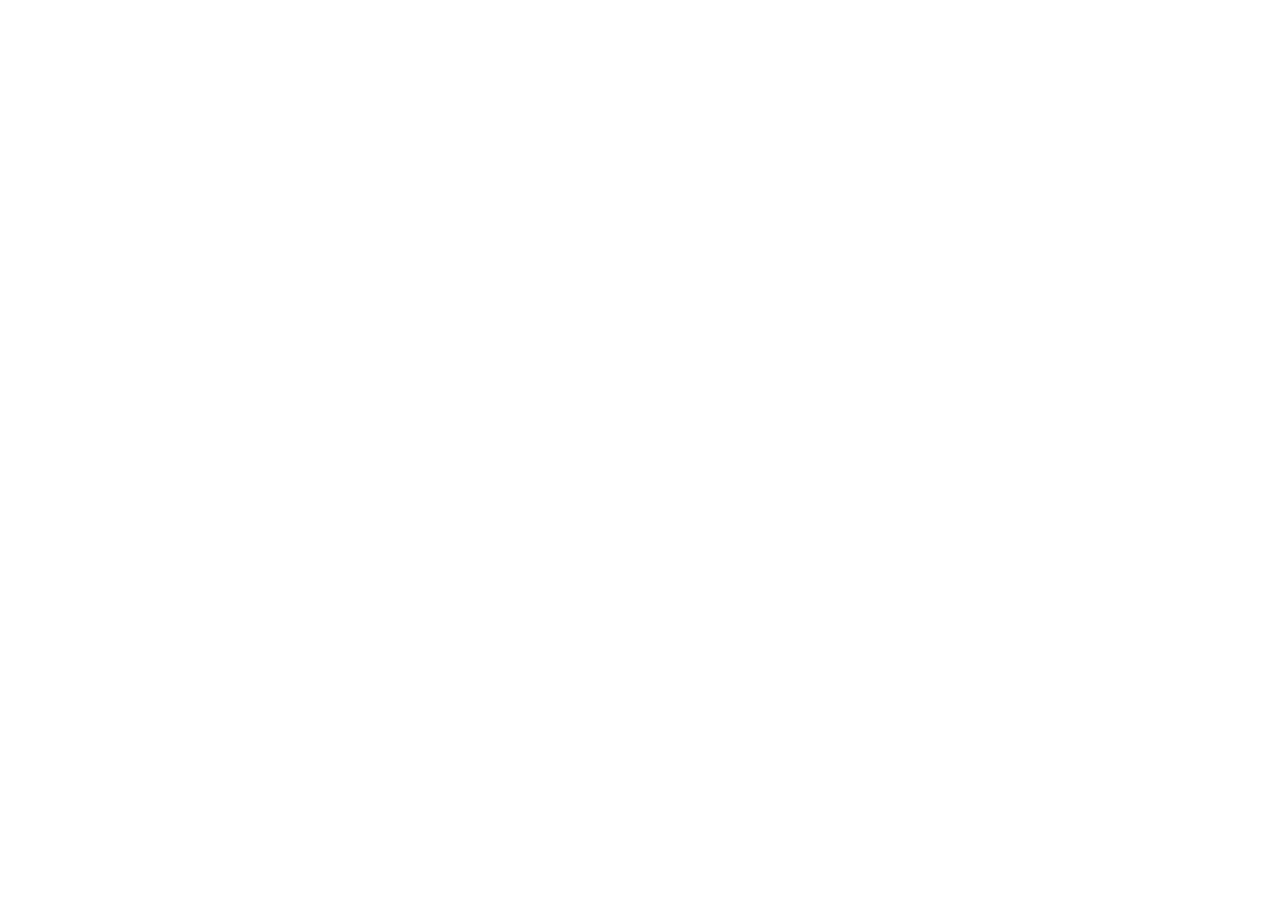
==== about.html @ 41f92591 "Initial folder structure" ====
<!DOCTYPE html>
<html lang="en">
<head>
  <meta charset="UTF-8" />
  <meta name="viewport" content="width=device-width, initial-scale=1.0" />
  <title>Jogan - About</title>
  <link rel="stylesheet" href="assets/css/style.css" />
</head>
<body>

  <script src="assets/js/main.js"></script>
</body>
</html>
---- assets/css/style.css ----
/* Jogan Website - Main Stylesheet */
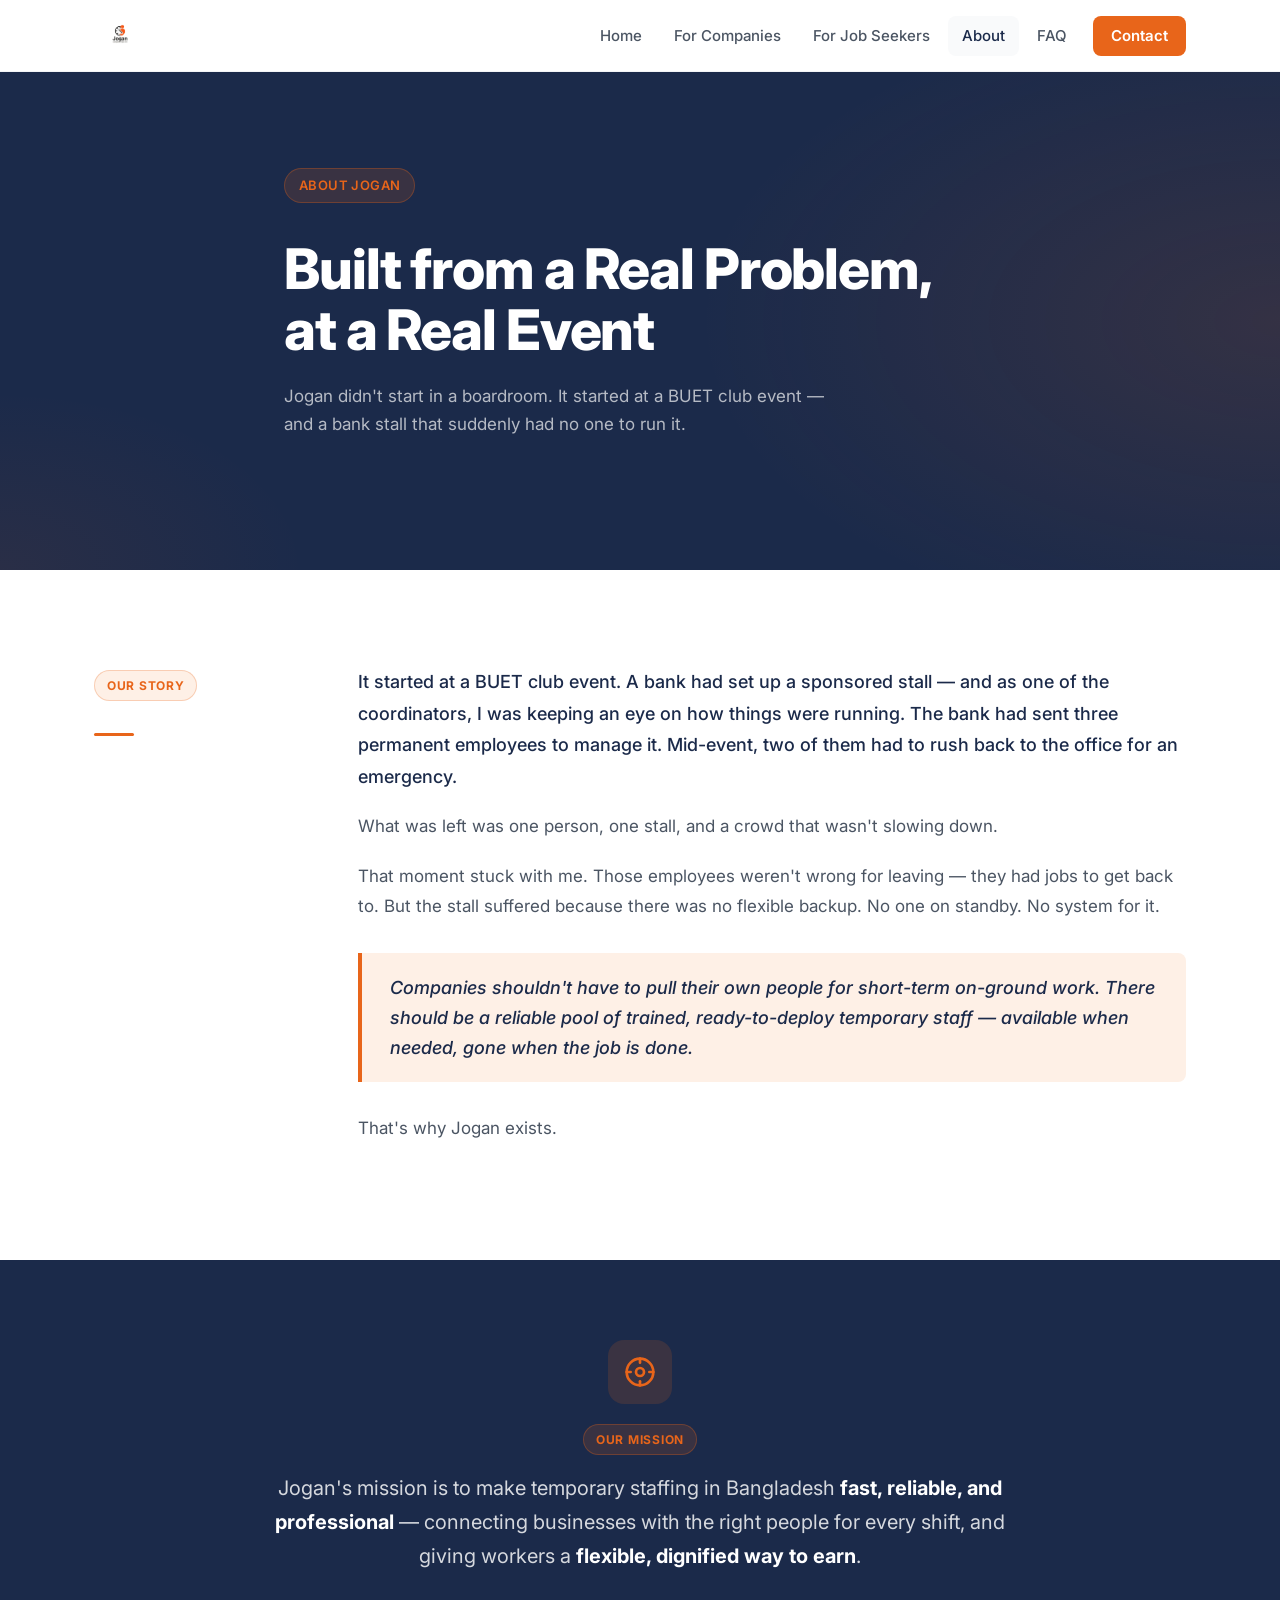
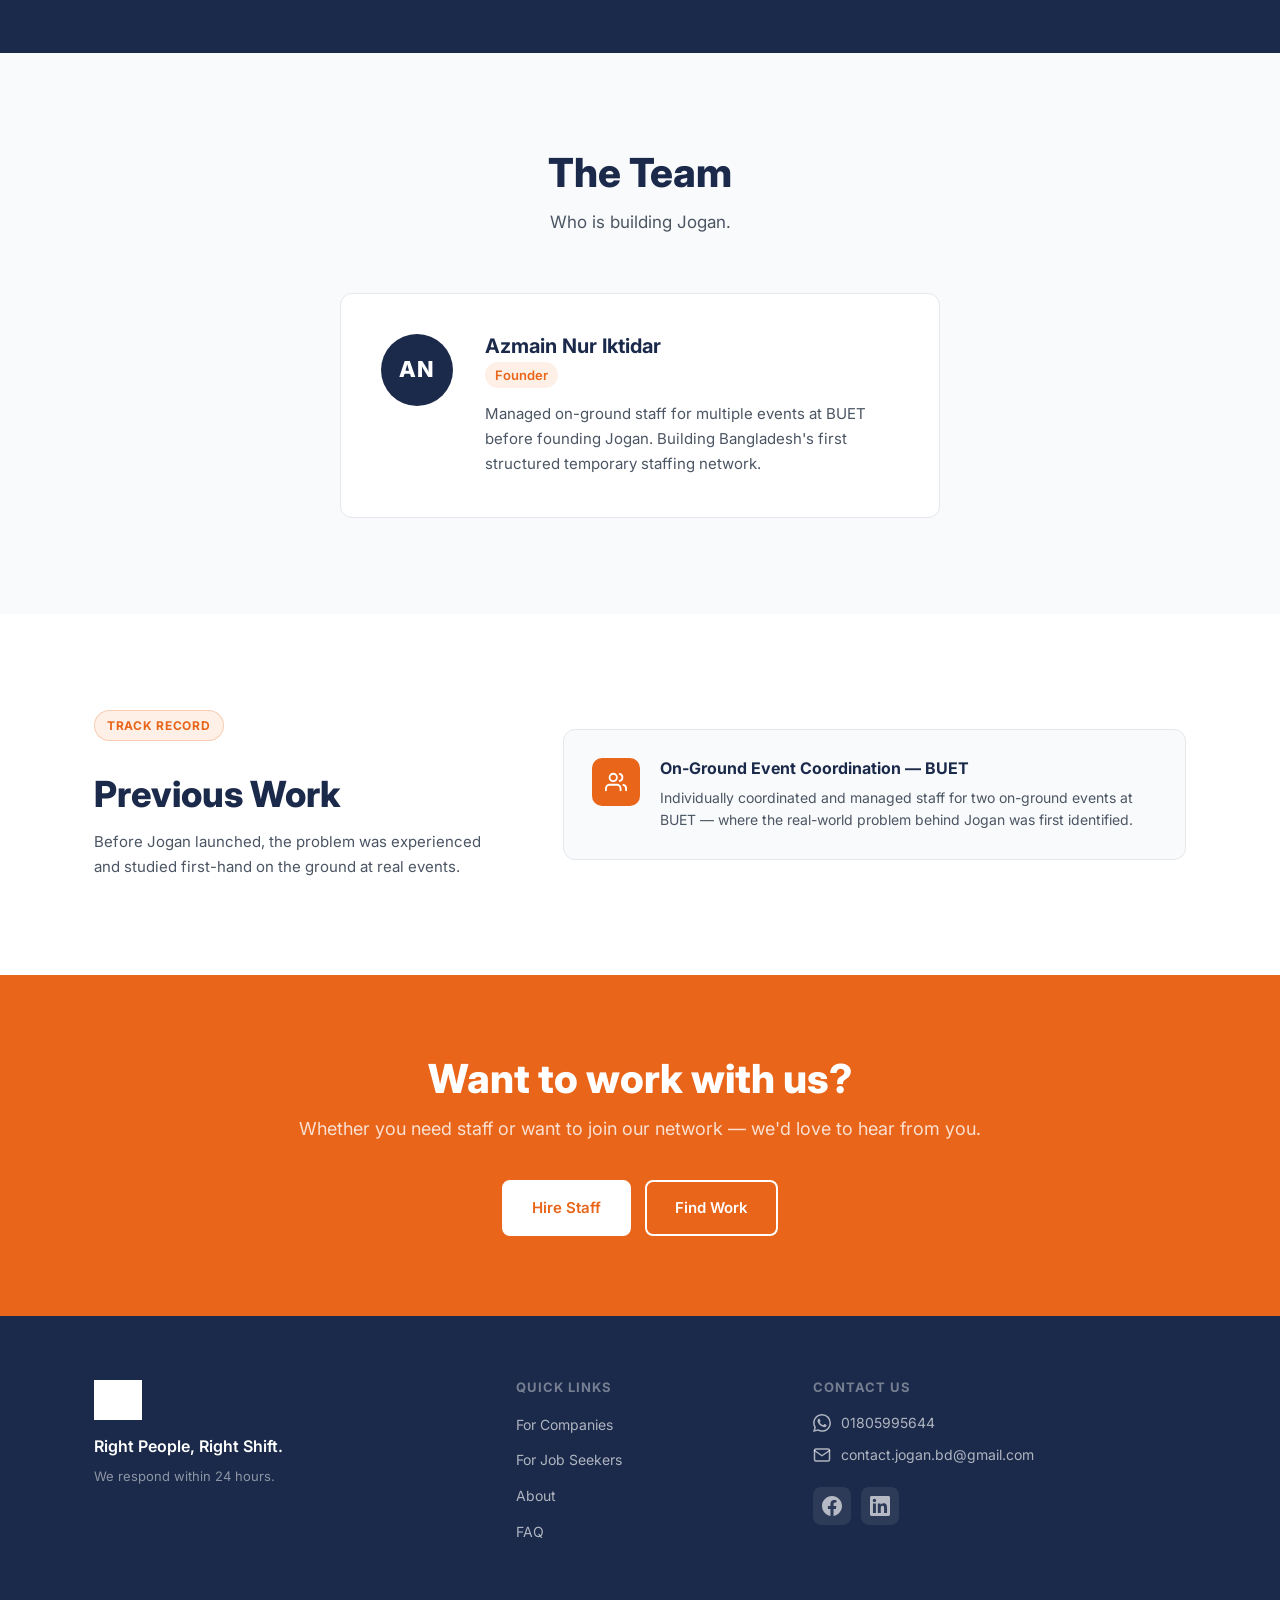
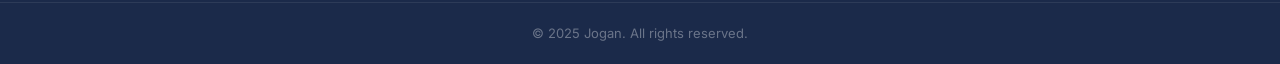
==== commit 54120e66: "Add about page" ====
--- a/about.html
+++ b/about.html
@@ -3,10 +3,194 @@
 <head>
   <meta charset="UTF-8" />
   <meta name="viewport" content="width=device-width, initial-scale=1.0" />
-  <title>Jogan - About</title>
+  <title>About — Jogan</title>
+  <meta name="description" content="How Jogan started and why. Bangladesh's first structured temporary staffing network." />
   <link rel="stylesheet" href="assets/css/style.css" />
+  <link rel="preconnect" href="https://fonts.googleapis.com" />
+  <link rel="preconnect" href="https://fonts.gstatic.com" crossorigin />
+  <link href="https://fonts.googleapis.com/css2?family=Inter:wght@400;500;600;700;800&display=swap" rel="stylesheet" />
 </head>
 <body>
+
+  <!-- NAVBAR -->
+  <header class="navbar" id="navbar">
+    <div class="nav-container">
+      <a href="index.html" class="nav-logo">
+        <img src="assets/images/logo.PNG" alt="Jogan" class="logo-img" />
+      </a>
+      <nav class="nav-links" id="navLinks">
+        <a href="index.html" class="nav-link">Home</a>
+        <a href="companies.html" class="nav-link">For Companies</a>
+        <a href="jobseekers.html" class="nav-link">For Job Seekers</a>
+        <a href="about.html" class="nav-link active">About</a>
+        <a href="faq.html" class="nav-link">FAQ</a>
+        <a href="contact.html" class="nav-link nav-cta">Contact</a>
+      </nav>
+      <button class="hamburger" id="hamburger" aria-label="Toggle menu" aria-expanded="false">
+        <span></span>
+        <span></span>
+        <span></span>
+      </button>
+    </div>
+  </header>
+
+  <main>
+
+    <!-- PAGE HERO -->
+    <section class="page-hero">
+      <div class="page-hero-bg"></div>
+      <div class="page-hero-container">
+        <span class="hero-badge">About Jogan</span>
+        <h1 class="page-hero-headline">Built from a Real Problem,<br />at a Real Event</h1>
+        <p class="page-hero-sub">Jogan didn't start in a boardroom. It started at a BUET club event — and a bank stall that suddenly had no one to run it.</p>
+      </div>
+    </section>
+
+    <!-- OUR STORY -->
+    <section class="story-section" id="our-story">
+      <div class="section-container">
+        <div class="story-inner">
+          <div class="story-label-col">
+            <span class="provide-label">Our Story</span>
+            <div class="story-accent-line"></div>
+          </div>
+          <div class="story-content">
+            <p class="story-para story-para--lead">It started at a BUET club event. A bank had set up a sponsored stall — and as one of the coordinators, I was keeping an eye on how things were running. The bank had sent three permanent employees to manage it. Mid-event, two of them had to rush back to the office for an emergency.</p>
+            <p class="story-para">What was left was one person, one stall, and a crowd that wasn't slowing down.</p>
+            <p class="story-para">That moment stuck with me. Those employees weren't wrong for leaving — they had jobs to get back to. But the stall suffered because there was no flexible backup. No one on standby. No system for it.</p>
+            <blockquote class="story-quote">
+              <p>Companies shouldn't have to pull their own people for short-term on-ground work. There should be a reliable pool of trained, ready-to-deploy temporary staff — available when needed, gone when the job is done.</p>
+            </blockquote>
+            <p class="story-para">That's why Jogan exists.</p>
+          </div>
+        </div>
+      </div>
+    </section>
+
+    <!-- MISSION -->
+    <section class="mission-section" id="mission">
+      <div class="section-container">
+        <div class="mission-inner">
+          <div class="mission-icon">
+            <svg width="32" height="32" viewBox="0 0 24 24" fill="none" stroke="currentColor" stroke-width="2" stroke-linecap="round" stroke-linejoin="round"><circle cx="12" cy="12" r="10"/><circle cx="12" cy="12" r="3"/><line x1="12" y1="2" x2="12" y2="5"/><line x1="12" y1="19" x2="12" y2="22"/><line x1="2" y1="12" x2="5" y2="12"/><line x1="19" y1="12" x2="22" y2="12"/></svg>
+          </div>
+          <span class="provide-label" style="margin-bottom: 16px; display: inline-block;">Our Mission</span>
+          <p class="mission-text">Jogan's mission is to make temporary staffing in Bangladesh <strong>fast, reliable, and professional</strong> — connecting businesses with the right people for every shift, and giving workers a <strong>flexible, dignified way to earn</strong>.</p>
+        </div>
+      </div>
+    </section>
+
+    <!-- TEAM -->
+    <section class="team-section" id="team">
+      <div class="section-container">
+        <div class="section-header">
+          <h2 class="section-title">The Team</h2>
+          <p class="section-subtitle">Who is building Jogan.</p>
+        </div>
+        <div class="team-grid">
+
+          <div class="team-card">
+            <div class="team-avatar">
+              <span class="team-initials">AN</span>
+            </div>
+            <div class="team-info">
+              <h3>Azmain Nur Iktidar</h3>
+              <span class="team-role">Founder</span>
+              <p class="team-bio">Managed on-ground staff for multiple events at BUET before founding Jogan. Building Bangladesh's first structured temporary staffing network.</p>
+            </div>
+          </div>
+
+        </div>
+      </div>
+    </section>
+
+    <!-- PREVIOUS WORK -->
+    <section class="prev-work-section" id="previous-work">
+      <div class="section-container">
+        <div class="prev-work-inner">
+          <div class="prev-work-text">
+            <span class="provide-label">Track Record</span>
+            <h2>Previous Work</h2>
+            <p>Before Jogan launched, the problem was experienced and studied first-hand on the ground at real events.</p>
+          </div>
+          <div class="prev-work-cards">
+            <div class="work-card">
+              <div class="work-card-icon">
+                <svg width="22" height="22" viewBox="0 0 24 24" fill="none" stroke="currentColor" stroke-width="2" stroke-linecap="round" stroke-linejoin="round"><path d="M17 21v-2a4 4 0 0 0-4-4H5a4 4 0 0 0-4 4v2"/><circle cx="9" cy="7" r="4"/><path d="M23 21v-2a4 4 0 0 0-3-3.87"/><path d="M16 3.13a4 4 0 0 1 0 7.75"/></svg>
+              </div>
+              <div class="work-card-body">
+                <strong>On-Ground Event Coordination — BUET</strong>
+                <span>Individually coordinated and managed staff for two on-ground events at BUET — where the real-world problem behind Jogan was first identified.</span>
+              </div>
+            </div>
+          </div>
+        </div>
+      </div>
+    </section>
+
+    <!-- CTA -->
+    <section class="cta-band">
+      <div class="section-container">
+        <div class="cta-content">
+          <h2>Want to work with us?</h2>
+          <p>Whether you need staff or want to join our network — we'd love to hear from you.</p>
+          <div class="cta-actions">
+            <a href="companies.html" class="btn btn-white">Hire Staff</a>
+            <a href="jobseekers.html" class="btn btn-outline-white">Find Work</a>
+          </div>
+        </div>
+      </div>
+    </section>
+
+  </main>
+
+  <!-- FOOTER -->
+  <footer class="footer">
+    <div class="footer-container">
+      <div class="footer-brand">
+        <img src="assets/images/logo.PNG" alt="Jogan" class="footer-logo" />
+        <p class="footer-tagline">Right People, Right Shift.</p>
+        <p class="footer-response">We respond within 24 hours.</p>
+      </div>
+      <div class="footer-links">
+        <h4>Quick Links</h4>
+        <ul>
+          <li><a href="companies.html">For Companies</a></li>
+          <li><a href="jobseekers.html">For Job Seekers</a></li>
+          <li><a href="about.html">About</a></li>
+          <li><a href="faq.html">FAQ</a></li>
+        </ul>
+      </div>
+      <div class="footer-contact">
+        <h4>Contact Us</h4>
+        <ul class="contact-list">
+          <li>
+            <a href="https://wa.me/8801805995644" target="_blank" rel="noopener" class="contact-item">
+              <svg width="18" height="18" viewBox="0 0 24 24" fill="currentColor"><path d="M17.472 14.382c-.297-.149-1.758-.867-2.03-.967-.273-.099-.471-.148-.67.15-.197.297-.767.966-.94 1.164-.173.199-.347.223-.644.075-.297-.15-1.255-.463-2.39-1.475-.883-.788-1.48-1.761-1.653-2.059-.173-.297-.018-.458.13-.606.134-.133.298-.347.446-.52.149-.174.198-.298.298-.497.099-.198.05-.371-.025-.52-.075-.149-.669-1.612-.916-2.207-.242-.579-.487-.5-.669-.51-.173-.008-.371-.01-.57-.01-.198 0-.52.074-.792.372-.272.297-1.04 1.016-1.04 2.479 0 1.462 1.065 2.875 1.213 3.074.149.198 2.096 3.2 5.077 4.487.709.306 1.262.489 1.694.625.712.227 1.36.195 1.871.118.571-.085 1.758-.719 2.006-1.413.248-.694.248-1.289.173-1.413-.074-.124-.272-.198-.57-.347m-5.421 7.403h-.004a9.87 9.87 0 01-5.031-1.378l-.361-.214-3.741.982.998-3.648-.235-.374a9.86 9.86 0 01-1.51-5.26c.001-5.45 4.436-9.884 9.888-9.884 2.64 0 5.122 1.03 6.988 2.898a9.825 9.825 0 012.893 6.994c-.003 5.45-4.437 9.884-9.885 9.884m8.413-18.297A11.815 11.815 0 0012.05 0C5.495 0 .16 5.335.157 11.892c0 2.096.547 4.142 1.588 5.945L.057 24l6.305-1.654a11.882 11.882 0 005.683 1.448h.005c6.554 0 11.89-5.335 11.893-11.893a11.821 11.821 0 00-3.48-8.413z"/></svg>
+              01805995644
+            </a>
+          </li>
+          <li>
+            <a href="mailto:contact.jogan.bd@gmail.com" class="contact-item">
+              <svg width="18" height="18" viewBox="0 0 24 24" fill="none" stroke="currentColor" stroke-width="2" stroke-linecap="round" stroke-linejoin="round"><path d="M4 4h16c1.1 0 2 .9 2 2v12c0 1.1-.9 2-2 2H4c-1.1 0-2-.9-2-2V6c0-1.1.9-2 2-2z"/><polyline points="22,6 12,13 2,6"/></svg>
+              contact.jogan.bd@gmail.com
+            </a>
+          </li>
+        </ul>
+        <div class="social-links">
+          <a href="#" target="_blank" rel="noopener" class="social-link" aria-label="Facebook">
+            <svg width="20" height="20" viewBox="0 0 24 24" fill="currentColor"><path d="M24 12.073c0-6.627-5.373-12-12-12s-12 5.373-12 12c0 5.99 4.388 10.954 10.125 11.854v-8.385H7.078v-3.47h3.047V9.43c0-3.007 1.792-4.669 4.533-4.669 1.312 0 2.686.235 2.686.235v2.953H15.83c-1.491 0-1.956.925-1.956 1.874v2.25h3.328l-.532 3.47h-2.796v8.385C19.612 23.027 24 18.062 24 12.073z"/></svg>
+          </a>
+          <a href="#" target="_blank" rel="noopener" class="social-link" aria-label="LinkedIn">
+            <svg width="20" height="20" viewBox="0 0 24 24" fill="currentColor"><path d="M20.447 20.452h-3.554v-5.569c0-1.328-.027-3.037-1.852-3.037-1.853 0-2.136 1.445-2.136 2.939v5.667H9.351V9h3.414v1.561h.046c.477-.9 1.637-1.85 3.37-1.85 3.601 0 4.267 2.37 4.267 5.455v6.286zM5.337 7.433a2.062 2.062 0 01-2.063-2.065 2.064 2.064 0 112.063 2.065zm1.782 13.019H3.555V9h3.564v11.452zM22.225 0H1.771C.792 0 0 .774 0 1.729v20.542C0 23.227.792 24 1.771 24h20.451C23.2 24 24 23.227 24 22.271V1.729C24 .774 23.2 0 22.222 0h.003z"/></svg>
+          </a>
+        </div>
+      </div>
+    </div>
+    <div class="footer-bottom">
+      <p>&copy; 2025 Jogan. All rights reserved.</p>
+    </div>
+  </footer>
 
   <script src="assets/js/main.js"></script>
 </body>
--- a/assets/css/style.css
+++ b/assets/css/style.css
@@ -1 +1,1647 @@
-/* Jogan Website - Main Stylesheet */
+/* Jogan Website — Main Stylesheet */
+
+/* ─── Reset & Base ─── */
+*, *::before, *::after {
+  box-sizing: border-box;
+  margin: 0;
+  padding: 0;
+}
+
+:root {
+  --primary: #E8651A;
+  --primary-dark: #c9540e;
+  --primary-light: #fef0e6;
+  --secondary: #1B2A4A;
+  --secondary-light: #243660;
+  --white: #ffffff;
+  --gray-50: #f9fafb;
+  --gray-100: #f3f4f6;
+  --gray-200: #e5e7eb;
+  --gray-400: #9ca3af;
+  --gray-600: #4b5563;
+  --gray-800: #1f2937;
+  --text: #1B2A4A;
+  --font: 'Inter', -apple-system, BlinkMacSystemFont, 'Segoe UI', sans-serif;
+  --nav-height: 72px;
+  --radius: 12px;
+  --radius-sm: 8px;
+  --shadow: 0 4px 24px rgba(27, 42, 74, 0.08);
+  --shadow-md: 0 8px 40px rgba(27, 42, 74, 0.12);
+  --transition: 0.2s ease;
+}
+
+html {
+  scroll-behavior: smooth;
+}
+
+body {
+  font-family: var(--font);
+  color: var(--text);
+  background: var(--white);
+  line-height: 1.6;
+  -webkit-font-smoothing: antialiased;
+}
+
+img {
+  max-width: 100%;
+  display: block;
+}
+
+a {
+  text-decoration: none;
+  color: inherit;
+}
+
+ul, ol {
+  list-style: none;
+}
+
+/* ─── Typography ─── */
+h1, h2, h3, h4 {
+  line-height: 1.2;
+  font-weight: 700;
+  color: var(--secondary);
+}
+
+/* ─── Buttons ─── */
+.btn {
+  display: inline-flex;
+  align-items: center;
+  justify-content: center;
+  gap: 8px;
+  padding: 14px 28px;
+  border-radius: var(--radius-sm);
+  font-family: var(--font);
+  font-size: 15px;
+  font-weight: 600;
+  cursor: pointer;
+  border: 2px solid transparent;
+  transition: background var(--transition), color var(--transition), border-color var(--transition), transform var(--transition), box-shadow var(--transition);
+  white-space: nowrap;
+}
+
+.btn:hover {
+  transform: translateY(-1px);
+}
+
+.btn-primary {
+  background: var(--primary);
+  color: var(--white);
+  border-color: var(--primary);
+}
+
+.btn-primary:hover {
+  background: var(--primary-dark);
+  border-color: var(--primary-dark);
+  box-shadow: 0 6px 20px rgba(232, 101, 26, 0.35);
+}
+
+.btn-outline {
+  background: transparent;
+  color: var(--secondary);
+  border-color: var(--secondary);
+}
+
+.btn-outline:hover {
+  background: var(--secondary);
+  color: var(--white);
+}
+
+.btn-white {
+  background: var(--white);
+  color: var(--primary);
+  border-color: var(--white);
+}
+
+.btn-white:hover {
+  background: var(--primary-light);
+  box-shadow: 0 6px 20px rgba(0,0,0,0.12);
+}
+
+.btn-outline-white {
+  background: transparent;
+  color: var(--white);
+  border-color: var(--white);
+}
+
+.btn-outline-white:hover {
+  background: rgba(255,255,255,0.15);
+}
+
+.btn-sm {
+  padding: 10px 22px;
+  font-size: 14px;
+}
+
+/* ─── Layout Utilities ─── */
+.section-container {
+  max-width: 1140px;
+  margin: 0 auto;
+  padding: 0 24px;
+}
+
+.section-header {
+  text-align: center;
+  margin-bottom: 56px;
+}
+
+.section-title {
+  font-size: clamp(28px, 4vw, 40px);
+  font-weight: 800;
+  color: var(--secondary);
+  margin-bottom: 12px;
+}
+
+.section-subtitle {
+  font-size: 17px;
+  color: var(--gray-600);
+  max-width: 520px;
+  margin: 0 auto;
+}
+
+/* ─── Navbar ─── */
+.navbar {
+  position: sticky;
+  top: 0;
+  z-index: 1000;
+  background: var(--white);
+  border-bottom: 1px solid var(--gray-100);
+  height: var(--nav-height);
+  display: flex;
+  align-items: center;
+  transition: box-shadow var(--transition);
+}
+
+.navbar.scrolled {
+  box-shadow: 0 2px 20px rgba(27, 42, 74, 0.10);
+}
+
+.nav-container {
+  max-width: 1140px;
+  width: 100%;
+  margin: 0 auto;
+  padding: 0 24px;
+  display: flex;
+  align-items: center;
+  justify-content: space-between;
+  gap: 32px;
+}
+
+.nav-logo {
+  flex-shrink: 0;
+}
+
+.logo-img {
+  height: 44px;
+  width: auto;
+  object-fit: contain;
+}
+
+.nav-links {
+  display: flex;
+  align-items: center;
+  gap: 4px;
+}
+
+.nav-link {
+  padding: 8px 14px;
+  border-radius: var(--radius-sm);
+  font-size: 15px;
+  font-weight: 500;
+  color: var(--gray-600);
+  transition: color var(--transition), background var(--transition);
+}
+
+.nav-link:hover,
+.nav-link.active {
+  color: var(--secondary);
+  background: var(--gray-50);
+}
+
+.nav-link.nav-cta {
+  background: var(--primary);
+  color: var(--white);
+  padding: 8px 18px;
+  margin-left: 8px;
+  font-weight: 600;
+}
+
+.nav-link.nav-cta:hover {
+  background: var(--primary-dark);
+}
+
+.hamburger {
+  display: none;
+  flex-direction: column;
+  justify-content: center;
+  gap: 5px;
+  width: 40px;
+  height: 40px;
+  background: none;
+  border: none;
+  cursor: pointer;
+  padding: 6px;
+  border-radius: var(--radius-sm);
+  flex-shrink: 0;
+}
+
+.hamburger span {
+  display: block;
+  width: 22px;
+  height: 2px;
+  background: var(--secondary);
+  border-radius: 2px;
+  transition: transform 0.3s ease, opacity 0.3s ease;
+}
+
+.hamburger.open span:nth-child(1) {
+  transform: translateY(7px) rotate(45deg);
+}
+
+.hamburger.open span:nth-child(2) {
+  opacity: 0;
+}
+
+.hamburger.open span:nth-child(3) {
+  transform: translateY(-7px) rotate(-45deg);
+}
+
+/* ─── Hero ─── */
+.hero {
+  position: relative;
+  background: var(--secondary);
+  overflow: hidden;
+  min-height: calc(100vh - var(--nav-height));
+  display: flex;
+  align-items: center;
+}
+
+.hero-bg-shape {
+  position: absolute;
+  inset: 0;
+  background:
+    radial-gradient(ellipse 60% 80% at 80% 50%, rgba(232, 101, 26, 0.15) 0%, transparent 70%),
+    radial-gradient(ellipse 40% 60% at 10% 80%, rgba(232, 101, 26, 0.08) 0%, transparent 60%);
+  pointer-events: none;
+}
+
+.hero-container {
+  max-width: 1140px;
+  margin: 0 auto;
+  padding: 80px 24px;
+  display: grid;
+  grid-template-columns: 1fr 1fr;
+  gap: 64px;
+  align-items: center;
+  width: 100%;
+  position: relative;
+  z-index: 1;
+}
+
+.hero-badge {
+  display: inline-block;
+  background: rgba(232, 101, 26, 0.15);
+  color: var(--primary);
+  border: 1px solid rgba(232, 101, 26, 0.3);
+  padding: 6px 14px;
+  border-radius: 100px;
+  font-size: 13px;
+  font-weight: 600;
+  letter-spacing: 0.03em;
+  text-transform: uppercase;
+  margin-bottom: 20px;
+}
+
+.hero-headline {
+  font-size: clamp(40px, 6vw, 68px);
+  font-weight: 800;
+  color: var(--white);
+  line-height: 1.1;
+  margin-bottom: 20px;
+  letter-spacing: -0.02em;
+}
+
+.hero-subheadline {
+  font-size: 18px;
+  color: rgba(255,255,255,0.72);
+  line-height: 1.65;
+  margin-bottom: 36px;
+  max-width: 480px;
+}
+
+.hero-actions {
+  display: flex;
+  gap: 14px;
+  flex-wrap: wrap;
+}
+
+.hero-actions .btn-outline {
+  color: var(--white);
+  border-color: rgba(255,255,255,0.4);
+}
+
+.hero-actions .btn-outline:hover {
+  background: rgba(255,255,255,0.1);
+  border-color: var(--white);
+}
+
+.hero-visual {
+  display: flex;
+  justify-content: flex-end;
+}
+
+.hero-stats {
+  display: flex;
+  flex-direction: column;
+  gap: 16px;
+  width: 100%;
+  max-width: 340px;
+}
+
+.stat-card {
+  background: rgba(255,255,255,0.06);
+  border: 1px solid rgba(255,255,255,0.1);
+  border-radius: var(--radius);
+  padding: 24px 28px;
+  display: flex;
+  align-items: center;
+  gap: 20px;
+  backdrop-filter: blur(10px);
+  transition: background var(--transition), transform var(--transition);
+}
+
+.stat-card:hover {
+  background: rgba(255,255,255,0.1);
+  transform: translateX(-4px);
+}
+
+.stat-number {
+  font-size: 36px;
+  font-weight: 800;
+  color: var(--primary);
+  line-height: 1;
+  min-width: 64px;
+}
+
+.stat-label {
+  font-size: 14px;
+  color: rgba(255,255,255,0.65);
+  font-weight: 500;
+}
+
+/* ─── How It Works ─── */
+.how-it-works {
+  padding: 96px 0;
+  background: var(--white);
+}
+
+.how-columns {
+  display: grid;
+  grid-template-columns: 1fr auto 1fr;
+  gap: 48px;
+  align-items: start;
+}
+
+.how-divider {
+  width: 1px;
+  background: var(--gray-200);
+  align-self: stretch;
+  margin-top: 0;
+}
+
+.how-column-header {
+  display: flex;
+  align-items: center;
+  gap: 14px;
+  margin-bottom: 32px;
+}
+
+.how-column-header h3 {
+  font-size: 22px;
+  font-weight: 700;
+  color: var(--secondary);
+}
+
+.how-icon {
+  width: 52px;
+  height: 52px;
+  border-radius: 12px;
+  display: flex;
+  align-items: center;
+  justify-content: center;
+  flex-shrink: 0;
+}
+
+.company-icon {
+  background: rgba(232, 101, 26, 0.1);
+  color: var(--primary);
+}
+
+.worker-icon {
+  background: rgba(27, 42, 74, 0.08);
+  color: var(--secondary);
+}
+
+.how-steps {
+  display: flex;
+  flex-direction: column;
+  gap: 0;
+  margin-bottom: 32px;
+}
+
+.how-step {
+  display: flex;
+  gap: 16px;
+  padding: 20px 0;
+  border-bottom: 1px solid var(--gray-100);
+}
+
+.how-step:first-child {
+  border-top: 1px solid var(--gray-100);
+}
+
+.step-number {
+  width: 32px;
+  height: 32px;
+  border-radius: 50%;
+  background: var(--primary);
+  color: var(--white);
+  font-size: 14px;
+  font-weight: 700;
+  display: flex;
+  align-items: center;
+  justify-content: center;
+  flex-shrink: 0;
+  margin-top: 2px;
+}
+
+.how-column:last-child .step-number {
+  background: var(--secondary);
+}
+
+.step-content {
+  display: flex;
+  flex-direction: column;
+  gap: 4px;
+}
+
+.step-content strong {
+  font-size: 15px;
+  font-weight: 600;
+  color: var(--secondary);
+}
+
+.step-content span {
+  font-size: 14px;
+  color: var(--gray-600);
+  line-height: 1.5;
+}
+
+/* ─── Why Choose Jogan ─── */
+.why-jogan {
+  padding: 96px 0;
+  background: var(--gray-50);
+}
+
+.why-grid {
+  display: grid;
+  grid-template-columns: repeat(4, 1fr);
+  gap: 24px;
+}
+
+.why-card {
+  background: var(--white);
+  border: 1px solid var(--gray-200);
+  border-radius: var(--radius);
+  padding: 32px 28px;
+  transition: box-shadow var(--transition), transform var(--transition), border-color var(--transition);
+}
+
+.why-card:hover {
+  box-shadow: var(--shadow-md);
+  transform: translateY(-4px);
+  border-color: var(--primary);
+}
+
+.why-card-icon {
+  width: 56px;
+  height: 56px;
+  background: var(--primary-light);
+  border-radius: 12px;
+  display: flex;
+  align-items: center;
+  justify-content: center;
+  color: var(--primary);
+  margin-bottom: 20px;
+}
+
+.why-card h4 {
+  font-size: 17px;
+  font-weight: 700;
+  color: var(--secondary);
+  margin-bottom: 10px;
+}
+
+.why-card p {
+  font-size: 14px;
+  color: var(--gray-600);
+  line-height: 1.6;
+}
+
+/* ─── CTA Band ─── */
+.cta-band {
+  padding: 80px 0;
+  background: var(--primary);
+}
+
+.cta-content {
+  text-align: center;
+}
+
+.cta-content h2 {
+  font-size: clamp(28px, 4vw, 40px);
+  font-weight: 800;
+  color: var(--white);
+  margin-bottom: 12px;
+}
+
+.cta-content p {
+  font-size: 18px;
+  color: rgba(255,255,255,0.8);
+  margin-bottom: 36px;
+}
+
+.cta-actions {
+  display: flex;
+  gap: 14px;
+  justify-content: center;
+  flex-wrap: wrap;
+}
+
+/* ─── Footer ─── */
+.footer {
+  background: var(--secondary);
+  color: rgba(255,255,255,0.7);
+  padding: 64px 0 0;
+}
+
+.footer-container {
+  max-width: 1140px;
+  margin: 0 auto;
+  padding: 0 24px 48px;
+  display: grid;
+  grid-template-columns: 1.5fr 1fr 1.5fr;
+  gap: 48px;
+}
+
+.footer-logo {
+  height: 40px;
+  width: auto;
+  object-fit: contain;
+  margin-bottom: 14px;
+  filter: brightness(0) invert(1);
+}
+
+.footer-tagline {
+  font-size: 16px;
+  font-weight: 600;
+  color: var(--white);
+  margin-bottom: 6px;
+}
+
+.footer-response {
+  font-size: 13px;
+  color: rgba(255,255,255,0.5);
+}
+
+.footer-links h4,
+.footer-contact h4 {
+  font-size: 13px;
+  font-weight: 700;
+  color: rgba(255,255,255,0.4);
+  text-transform: uppercase;
+  letter-spacing: 0.08em;
+  margin-bottom: 16px;
+}
+
+.footer-links ul li {
+  margin-bottom: 10px;
+}
+
+.footer-links ul li a {
+  font-size: 14px;
+  color: rgba(255,255,255,0.65);
+  transition: color var(--transition);
+}
+
+.footer-links ul li a:hover {
+  color: var(--primary);
+}
+
+.contact-list {
+  display: flex;
+  flex-direction: column;
+  gap: 10px;
+  margin-bottom: 20px;
+}
+
+.contact-item {
+  display: flex;
+  align-items: center;
+  gap: 10px;
+  font-size: 14px;
+  color: rgba(255,255,255,0.65);
+  transition: color var(--transition);
+}
+
+.contact-item:hover {
+  color: var(--primary);
+}
+
+.social-links {
+  display: flex;
+  gap: 10px;
+}
+
+.social-link {
+  width: 38px;
+  height: 38px;
+  border-radius: var(--radius-sm);
+  background: rgba(255,255,255,0.08);
+  display: flex;
+  align-items: center;
+  justify-content: center;
+  color: rgba(255,255,255,0.65);
+  transition: background var(--transition), color var(--transition);
+}
+
+.social-link:hover {
+  background: var(--primary);
+  color: var(--white);
+}
+
+.footer-bottom {
+  border-top: 1px solid rgba(255,255,255,0.08);
+  padding: 20px 24px;
+  text-align: center;
+}
+
+.footer-bottom p {
+  font-size: 13px;
+  color: rgba(255,255,255,0.35);
+  max-width: 1140px;
+  margin: 0 auto;
+}
+
+/* ─── Responsive ─── */
+@media (max-width: 1024px) {
+  .why-grid {
+    grid-template-columns: repeat(2, 1fr);
+  }
+
+  .hero-container {
+    grid-template-columns: 1fr;
+    gap: 48px;
+    padding: 64px 24px;
+  }
+
+  .hero-visual {
+    justify-content: center;
+  }
+
+  .hero-stats {
+    flex-direction: row;
+    max-width: 100%;
+  }
+
+  .stat-card {
+    flex: 1;
+    flex-direction: column;
+    gap: 8px;
+    text-align: center;
+    padding: 20px 16px;
+  }
+
+  .stat-number {
+    min-width: unset;
+  }
+
+  .hero-subheadline {
+    max-width: 100%;
+  }
+}
+
+@media (max-width: 768px) {
+  :root {
+    --nav-height: 64px;
+  }
+
+  .hamburger {
+    display: flex;
+  }
+
+  .nav-links {
+    position: fixed;
+    top: var(--nav-height);
+    left: 0;
+    right: 0;
+    background: var(--white);
+    border-bottom: 1px solid var(--gray-200);
+    flex-direction: column;
+    align-items: stretch;
+    padding: 16px 24px 24px;
+    gap: 4px;
+    transform: translateY(-100%);
+    opacity: 0;
+    pointer-events: none;
+    transition: transform 0.3s ease, opacity 0.3s ease;
+    box-shadow: 0 8px 32px rgba(0,0,0,0.1);
+  }
+
+  .nav-links.open {
+    transform: translateY(0);
+    opacity: 1;
+    pointer-events: auto;
+  }
+
+  .nav-link {
+    padding: 12px 16px;
+    border-radius: var(--radius-sm);
+    font-size: 16px;
+  }
+
+  .nav-link.nav-cta {
+    margin-left: 0;
+    margin-top: 8px;
+    text-align: center;
+  }
+
+  .how-columns {
+    grid-template-columns: 1fr;
+    gap: 0;
+  }
+
+  .how-divider {
+    width: 100%;
+    height: 1px;
+    margin: 40px 0;
+  }
+
+  .footer-container {
+    grid-template-columns: 1fr;
+    gap: 36px;
+  }
+
+  .hero {
+    min-height: auto;
+  }
+
+  .hero-container {
+    padding: 56px 24px;
+  }
+
+  .hero-stats {
+    flex-direction: column;
+  }
+
+  .stat-card {
+    flex-direction: row;
+    gap: 20px;
+    text-align: left;
+  }
+
+  .how-it-works,
+  .why-jogan {
+    padding: 64px 0;
+  }
+
+  .cta-band {
+    padding: 56px 0;
+  }
+}
+
+@media (max-width: 480px) {
+  .why-grid {
+    grid-template-columns: 1fr;
+  }
+
+  .hero-actions {
+    flex-direction: column;
+    align-items: flex-start;
+  }
+
+  .hero-actions .btn {
+    width: 100%;
+    justify-content: center;
+  }
+
+  .cta-actions {
+    flex-direction: column;
+    align-items: center;
+  }
+
+  .cta-actions .btn {
+    width: 100%;
+    max-width: 280px;
+  }
+}
+
+/* ════════════════════════════════════════════
+   COMPANIES PAGE
+   ════════════════════════════════════════════ */
+
+/* ─── Page Hero (shared inner pages) ─── */
+.page-hero {
+  position: relative;
+  background: var(--secondary);
+  overflow: hidden;
+  padding: 96px 0;
+  display: flex;
+  align-items: center;
+}
+
+.page-hero-bg {
+  position: absolute;
+  inset: 0;
+  background:
+    radial-gradient(ellipse 70% 100% at 100% 50%, rgba(232, 101, 26, 0.12) 0%, transparent 65%),
+    radial-gradient(ellipse 40% 60% at 0% 100%, rgba(232, 101, 26, 0.07) 0%, transparent 60%);
+  pointer-events: none;
+}
+
+.page-hero-container {
+  max-width: 1140px;
+  margin: 0 auto;
+  padding: 0 24px;
+  position: relative;
+  z-index: 1;
+  max-width: 760px;
+  padding: 0 24px;
+  width: 100%;
+  margin: 0 auto;
+}
+
+.page-hero-headline {
+  font-size: clamp(32px, 5vw, 56px);
+  font-weight: 800;
+  color: var(--white);
+  line-height: 1.1;
+  letter-spacing: -0.02em;
+  margin: 16px 0 20px;
+}
+
+.page-hero-sub {
+  font-size: 17px;
+  color: rgba(255,255,255,0.68);
+  line-height: 1.65;
+  max-width: 540px;
+  margin-bottom: 36px;
+}
+
+/* ─── Staff Types ─── */
+.staff-types {
+  padding: 96px 0;
+  background: var(--white);
+}
+
+.staff-grid {
+  display: grid;
+  grid-template-columns: repeat(3, 1fr);
+  gap: 24px;
+}
+
+/* Last row: 2 cards — center them */
+.staff-grid .staff-card:nth-child(4) {
+  grid-column: 1 / 2;
+}
+
+.staff-grid .staff-card:nth-child(5) {
+  grid-column: 2 / 3;
+}
+
+.staff-card {
+  background: var(--gray-50);
+  border: 1px solid var(--gray-200);
+  border-radius: var(--radius);
+  padding: 32px 28px;
+  transition: box-shadow var(--transition), transform var(--transition), border-color var(--transition), background var(--transition);
+}
+
+.staff-card:hover {
+  background: var(--white);
+  border-color: var(--primary);
+  box-shadow: var(--shadow-md);
+  transform: translateY(-4px);
+}
+
+.staff-card--featured {
+  border-color: rgba(232, 101, 26, 0.25);
+  background: var(--primary-light);
+}
+
+.staff-card--featured:hover {
+  border-color: var(--primary);
+}
+
+.staff-card-icon {
+  width: 52px;
+  height: 52px;
+  background: var(--white);
+  border: 1px solid var(--gray-200);
+  border-radius: 12px;
+  display: flex;
+  align-items: center;
+  justify-content: center;
+  color: var(--primary);
+  margin-bottom: 18px;
+}
+
+.staff-card--featured .staff-card-icon {
+  background: var(--primary);
+  border-color: var(--primary);
+  color: var(--white);
+}
+
+.staff-card h3 {
+  font-size: 17px;
+  font-weight: 700;
+  color: var(--secondary);
+  margin-bottom: 10px;
+}
+
+.staff-card p {
+  font-size: 14px;
+  color: var(--gray-600);
+  line-height: 1.6;
+}
+
+/* ─── Hiring Process ─── */
+.hiring-process {
+  padding: 96px 0;
+  background: var(--gray-50);
+}
+
+.process-track {
+  display: flex;
+  align-items: flex-start;
+  gap: 0;
+}
+
+.process-step {
+  flex: 1;
+  display: flex;
+  flex-direction: column;
+  align-items: center;
+  text-align: center;
+  padding: 0 16px;
+}
+
+.process-circle {
+  width: 56px;
+  height: 56px;
+  border-radius: 50%;
+  background: var(--secondary);
+  display: flex;
+  align-items: center;
+  justify-content: center;
+  margin-bottom: 20px;
+  flex-shrink: 0;
+  position: relative;
+  z-index: 1;
+}
+
+.process-circle--final {
+  background: var(--primary);
+  box-shadow: 0 4px 16px rgba(232, 101, 26, 0.35);
+}
+
+.process-num {
+  font-size: 20px;
+  font-weight: 800;
+  color: var(--white);
+  line-height: 1;
+}
+
+.process-body h4 {
+  font-size: 15px;
+  font-weight: 700;
+  color: var(--secondary);
+  margin-bottom: 8px;
+}
+
+.process-body p {
+  font-size: 13px;
+  color: var(--gray-600);
+  line-height: 1.55;
+}
+
+.process-connector {
+  display: flex;
+  align-items: center;
+  padding-top: 16px;
+  color: var(--gray-400);
+  flex-shrink: 0;
+}
+
+/* ─── What to Provide ─── */
+.what-to-provide {
+  padding: 96px 0;
+  background: var(--white);
+}
+
+.provide-inner {
+  display: grid;
+  grid-template-columns: 1fr 1.4fr;
+  gap: 80px;
+  align-items: center;
+}
+
+.provide-label {
+  display: inline-block;
+  background: var(--primary-light);
+  color: var(--primary);
+  border: 1px solid rgba(232, 101, 26, 0.25);
+  padding: 5px 12px;
+  border-radius: 100px;
+  font-size: 12px;
+  font-weight: 700;
+  letter-spacing: 0.06em;
+  text-transform: uppercase;
+  margin-bottom: 16px;
+}
+
+.provide-text h2 {
+  font-size: clamp(24px, 3vw, 36px);
+  font-weight: 800;
+  color: var(--secondary);
+  margin-bottom: 14px;
+  line-height: 1.2;
+}
+
+.provide-text p {
+  font-size: 15px;
+  color: var(--gray-600);
+  line-height: 1.65;
+}
+
+.provide-list {
+  display: flex;
+  flex-direction: column;
+  gap: 0;
+}
+
+.provide-item {
+  display: flex;
+  gap: 16px;
+  padding: 20px 0;
+  border-bottom: 1px solid var(--gray-100);
+  align-items: flex-start;
+}
+
+.provide-item:first-child {
+  border-top: 1px solid var(--gray-100);
+}
+
+.provide-check {
+  width: 28px;
+  height: 28px;
+  border-radius: 50%;
+  background: var(--primary);
+  display: flex;
+  align-items: center;
+  justify-content: center;
+  color: var(--white);
+  flex-shrink: 0;
+  margin-top: 2px;
+}
+
+.provide-item div {
+  display: flex;
+  flex-direction: column;
+  gap: 4px;
+}
+
+.provide-item strong {
+  font-size: 15px;
+  font-weight: 600;
+  color: var(--secondary);
+}
+
+.provide-item span {
+  font-size: 13px;
+  color: var(--gray-600);
+  line-height: 1.5;
+}
+
+/* ─── Companies Responsive ─── */
+@media (max-width: 1024px) {
+  .staff-grid {
+    grid-template-columns: repeat(2, 1fr);
+  }
+
+  .staff-grid .staff-card:nth-child(4),
+  .staff-grid .staff-card:nth-child(5) {
+    grid-column: auto;
+  }
+
+  .provide-inner {
+    grid-template-columns: 1fr;
+    gap: 48px;
+  }
+}
+
+@media (max-width: 768px) {
+  .page-hero {
+    padding: 64px 0;
+  }
+
+  .staff-types,
+  .hiring-process,
+  .what-to-provide {
+    padding: 64px 0;
+  }
+
+  .process-track {
+    flex-direction: column;
+    align-items: stretch;
+    gap: 0;
+  }
+
+  .process-step {
+    flex-direction: row;
+    text-align: left;
+    align-items: flex-start;
+    padding: 24px 0;
+    border-bottom: 1px solid var(--gray-200);
+    gap: 20px;
+  }
+
+  .process-step:last-child {
+    border-bottom: none;
+  }
+
+  .process-circle {
+    margin-bottom: 0;
+    flex-shrink: 0;
+  }
+
+  .process-connector {
+    display: none;
+  }
+}
+
+@media (max-width: 480px) {
+  .staff-grid {
+    grid-template-columns: 1fr;
+  }
+}
+
+/* ════════════════════════════════════════════
+   JOB SEEKERS PAGE
+   ════════════════════════════════════════════ */
+
+/* ─── Benefits ─── */
+.benefits-section {
+  padding: 96px 0;
+  background: var(--gray-50);
+}
+
+.benefits-grid {
+  display: grid;
+  grid-template-columns: repeat(4, 1fr);
+  gap: 24px;
+}
+
+.benefit-card {
+  background: var(--white);
+  border: 1px solid var(--gray-200);
+  border-radius: var(--radius);
+  padding: 32px 24px;
+  transition: box-shadow var(--transition), transform var(--transition), border-color var(--transition);
+}
+
+.benefit-card:hover {
+  box-shadow: var(--shadow-md);
+  transform: translateY(-4px);
+  border-color: var(--primary);
+}
+
+.benefit-icon {
+  width: 52px;
+  height: 52px;
+  background: var(--primary-light);
+  border-radius: 12px;
+  display: flex;
+  align-items: center;
+  justify-content: center;
+  color: var(--primary);
+  margin-bottom: 18px;
+}
+
+.benefit-card h3 {
+  font-size: 16px;
+  font-weight: 700;
+  color: var(--secondary);
+  margin-bottom: 10px;
+}
+
+.benefit-card p {
+  font-size: 14px;
+  color: var(--gray-600);
+  line-height: 1.6;
+}
+
+/* ─── Requirements ─── */
+.requirements-section {
+  padding: 96px 0;
+  background: var(--white);
+}
+
+.requirements-inner {
+  display: grid;
+  grid-template-columns: 1fr 1.4fr;
+  gap: 80px;
+  align-items: center;
+}
+
+.requirements-text h2 {
+  font-size: clamp(24px, 3vw, 36px);
+  font-weight: 800;
+  color: var(--secondary);
+  margin-bottom: 14px;
+  line-height: 1.2;
+  margin-top: 16px;
+}
+
+.requirements-text p {
+  font-size: 15px;
+  color: var(--gray-600);
+  line-height: 1.65;
+}
+
+.req-list {
+  display: flex;
+  flex-direction: column;
+  gap: 0;
+}
+
+.req-item {
+  display: flex;
+  gap: 16px;
+  padding: 20px 0;
+  border-bottom: 1px solid var(--gray-100);
+  align-items: flex-start;
+}
+
+.req-item:first-child {
+  border-top: 1px solid var(--gray-100);
+}
+
+.req-icon {
+  width: 38px;
+  height: 38px;
+  border-radius: 10px;
+  background: var(--secondary);
+  display: flex;
+  align-items: center;
+  justify-content: center;
+  color: var(--white);
+  flex-shrink: 0;
+  margin-top: 2px;
+}
+
+.req-content {
+  display: flex;
+  flex-direction: column;
+  gap: 4px;
+}
+
+.req-content strong {
+  font-size: 15px;
+  font-weight: 600;
+  color: var(--secondary);
+}
+
+.req-content span {
+  font-size: 13px;
+  color: var(--gray-600);
+  line-height: 1.5;
+}
+
+/* ─── Job Seekers Responsive ─── */
+@media (max-width: 1024px) {
+  .benefits-grid {
+    grid-template-columns: repeat(2, 1fr);
+  }
+
+  .requirements-inner {
+    grid-template-columns: 1fr;
+    gap: 48px;
+  }
+}
+
+@media (max-width: 768px) {
+  .benefits-section,
+  .requirements-section {
+    padding: 64px 0;
+  }
+}
+
+@media (max-width: 480px) {
+  .benefits-grid {
+    grid-template-columns: 1fr;
+  }
+}
+
+/* ════════════════════════════════════════════
+   ABOUT PAGE
+   ════════════════════════════════════════════ */
+
+/* ─── Story ─── */
+.story-section {
+  padding: 96px 0;
+  background: var(--white);
+}
+
+.story-inner {
+  display: grid;
+  grid-template-columns: 200px 1fr;
+  gap: 64px;
+  align-items: start;
+}
+
+.story-label-col {
+  padding-top: 4px;
+}
+
+.story-accent-line {
+  width: 40px;
+  height: 3px;
+  background: var(--primary);
+  border-radius: 2px;
+  margin-top: 16px;
+}
+
+.story-para {
+  font-size: 17px;
+  color: var(--gray-600);
+  line-height: 1.75;
+  margin-bottom: 20px;
+}
+
+.story-para--lead {
+  font-size: 18px;
+  color: var(--secondary);
+  font-weight: 500;
+}
+
+.story-quote {
+  border-left: 4px solid var(--primary);
+  padding: 20px 28px;
+  margin: 32px 0;
+  background: var(--primary-light);
+  border-radius: 0 var(--radius-sm) var(--radius-sm) 0;
+}
+
+.story-quote p {
+  font-size: 18px;
+  font-style: italic;
+  color: var(--secondary);
+  line-height: 1.65;
+  font-weight: 500;
+}
+
+/* ─── Mission ─── */
+.mission-section {
+  padding: 80px 0;
+  background: var(--secondary);
+}
+
+.mission-inner {
+  max-width: 760px;
+  margin: 0 auto;
+  text-align: center;
+}
+
+.mission-icon {
+  width: 64px;
+  height: 64px;
+  background: rgba(232, 101, 26, 0.15);
+  border-radius: 16px;
+  display: flex;
+  align-items: center;
+  justify-content: center;
+  color: var(--primary);
+  margin: 0 auto 20px;
+}
+
+.mission-inner .provide-label {
+  background: rgba(232, 101, 26, 0.15);
+  color: var(--primary);
+  border-color: rgba(232, 101, 26, 0.3);
+}
+
+.mission-text {
+  font-size: 20px;
+  color: rgba(255, 255, 255, 0.82);
+  line-height: 1.7;
+}
+
+.mission-text strong {
+  color: var(--white);
+  font-weight: 700;
+}
+
+/* ─── Team ─── */
+.team-section {
+  padding: 96px 0;
+  background: var(--gray-50);
+}
+
+.team-grid {
+  display: flex;
+  justify-content: center;
+}
+
+.team-card {
+  background: var(--white);
+  border: 1px solid var(--gray-200);
+  border-radius: var(--radius);
+  padding: 40px;
+  display: flex;
+  gap: 32px;
+  align-items: flex-start;
+  max-width: 600px;
+  width: 100%;
+  transition: box-shadow var(--transition), border-color var(--transition);
+}
+
+.team-card:hover {
+  box-shadow: var(--shadow-md);
+  border-color: var(--primary);
+}
+
+.team-avatar {
+  width: 72px;
+  height: 72px;
+  border-radius: 50%;
+  background: var(--secondary);
+  display: flex;
+  align-items: center;
+  justify-content: center;
+  flex-shrink: 0;
+}
+
+.team-initials {
+  font-size: 22px;
+  font-weight: 800;
+  color: var(--white);
+  letter-spacing: 0.05em;
+}
+
+.team-info h3 {
+  font-size: 20px;
+  font-weight: 700;
+  color: var(--secondary);
+  margin-bottom: 4px;
+}
+
+.team-role {
+  display: inline-block;
+  font-size: 13px;
+  font-weight: 600;
+  color: var(--primary);
+  background: var(--primary-light);
+  padding: 3px 10px;
+  border-radius: 100px;
+  margin-bottom: 14px;
+}
+
+.team-bio {
+  font-size: 15px;
+  color: var(--gray-600);
+  line-height: 1.65;
+}
+
+/* ─── Previous Work ─── */
+.prev-work-section {
+  padding: 96px 0;
+  background: var(--white);
+}
+
+.prev-work-inner {
+  display: grid;
+  grid-template-columns: 1fr 1.6fr;
+  gap: 80px;
+  align-items: center;
+}
+
+.prev-work-text h2 {
+  font-size: clamp(24px, 3vw, 36px);
+  font-weight: 800;
+  color: var(--secondary);
+  margin: 16px 0 14px;
+  line-height: 1.2;
+}
+
+.prev-work-text p {
+  font-size: 15px;
+  color: var(--gray-600);
+  line-height: 1.65;
+}
+
+.work-card {
+  display: flex;
+  gap: 20px;
+  align-items: flex-start;
+  background: var(--gray-50);
+  border: 1px solid var(--gray-200);
+  border-radius: var(--radius);
+  padding: 28px;
+  transition: border-color var(--transition), box-shadow var(--transition);
+}
+
+.work-card:hover {
+  border-color: var(--primary);
+  box-shadow: var(--shadow);
+}
+
+.work-card-icon {
+  width: 48px;
+  height: 48px;
+  background: var(--primary);
+  border-radius: 10px;
+  display: flex;
+  align-items: center;
+  justify-content: center;
+  color: var(--white);
+  flex-shrink: 0;
+}
+
+.work-card-body {
+  display: flex;
+  flex-direction: column;
+  gap: 8px;
+}
+
+.work-card-body strong {
+  font-size: 16px;
+  font-weight: 700;
+  color: var(--secondary);
+  line-height: 1.3;
+}
+
+.work-card-body span {
+  font-size: 14px;
+  color: var(--gray-600);
+  line-height: 1.6;
+}
+
+/* ─── About Responsive ─── */
+@media (max-width: 1024px) {
+  .story-inner {
+    grid-template-columns: 1fr;
+    gap: 32px;
+  }
+
+  .story-label-col {
+    display: flex;
+    align-items: center;
+    gap: 16px;
+  }
+
+  .story-accent-line {
+    margin-top: 0;
+    width: 32px;
+  }
+
+  .prev-work-inner {
+    grid-template-columns: 1fr;
+    gap: 40px;
+  }
+}
+
+@media (max-width: 768px) {
+  .story-section,
+  .team-section,
+  .prev-work-section {
+    padding: 64px 0;
+  }
+
+  .mission-section {
+    padding: 56px 0;
+  }
+
+  .team-card {
+    flex-direction: column;
+    align-items: center;
+    text-align: center;
+    padding: 32px 24px;
+  }
+
+  .team-role {
+    display: block;
+    width: fit-content;
+    margin: 0 auto 14px;
+  }
+}
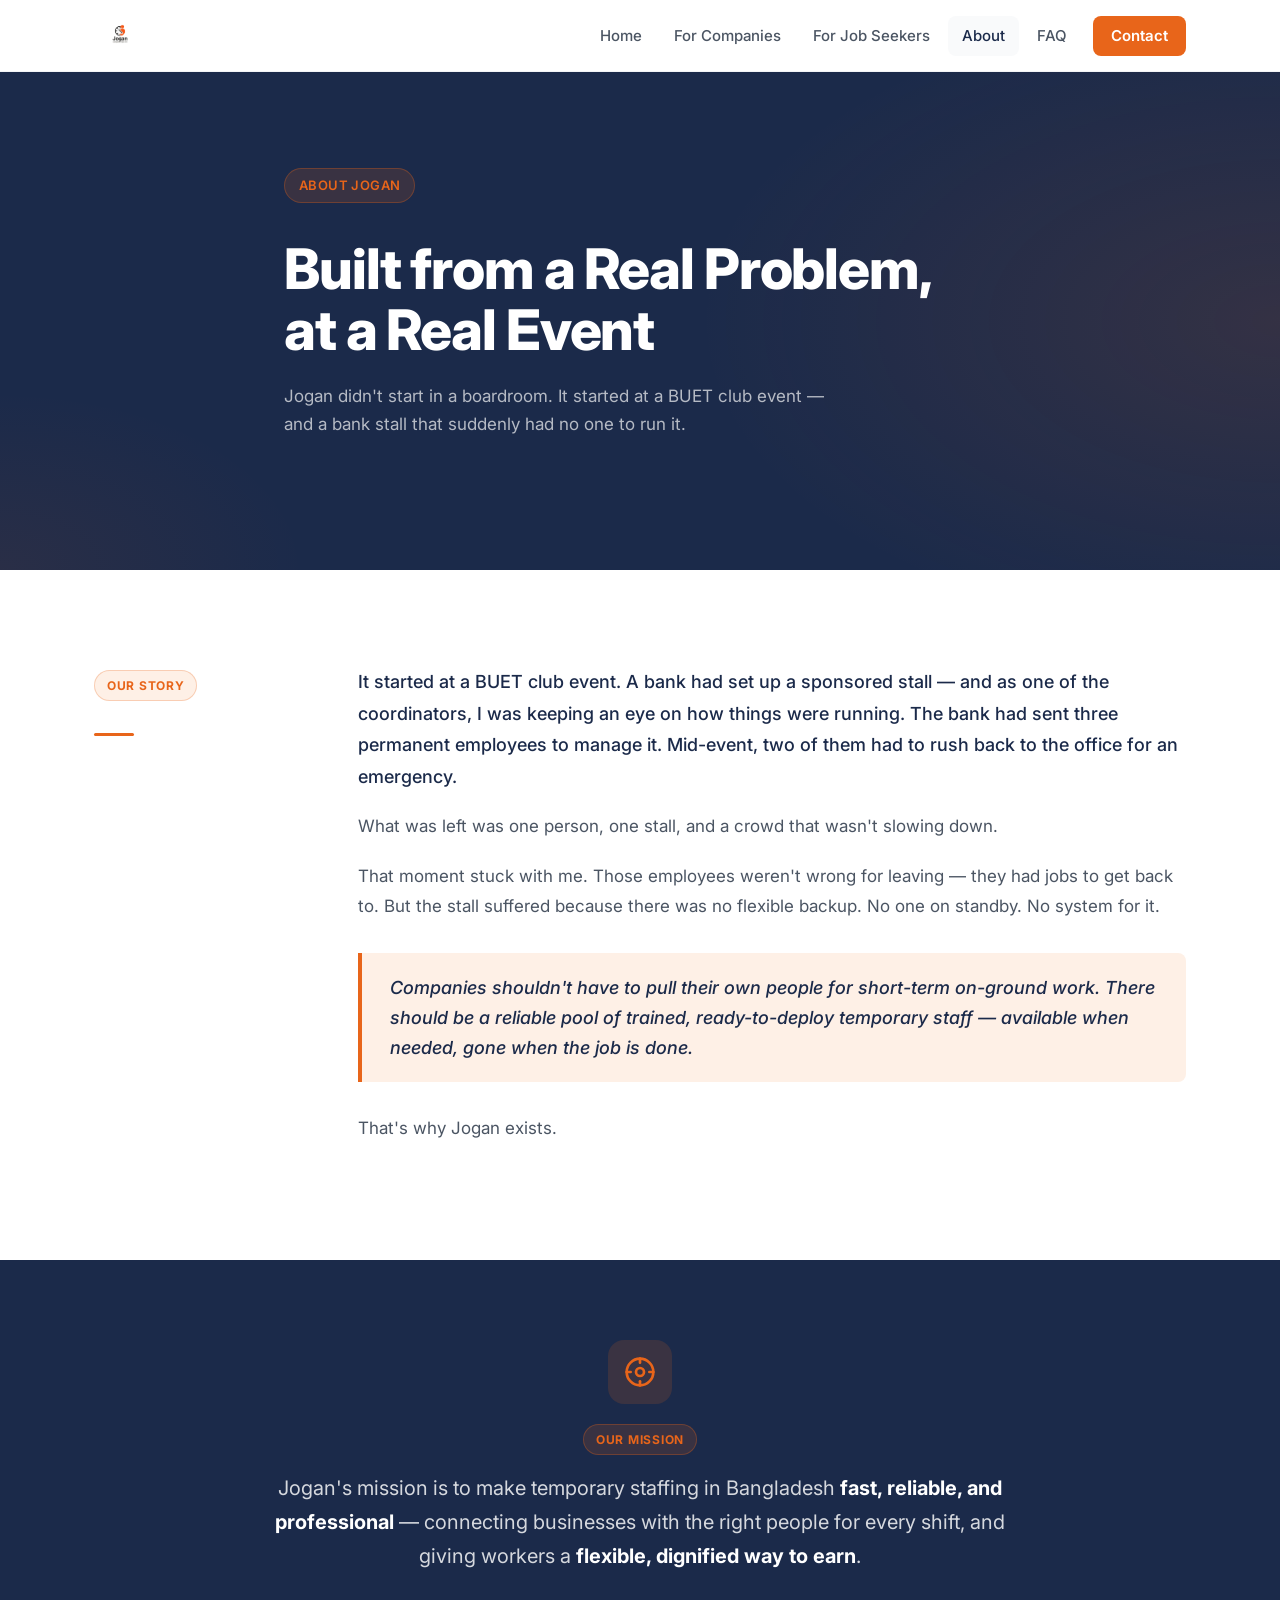
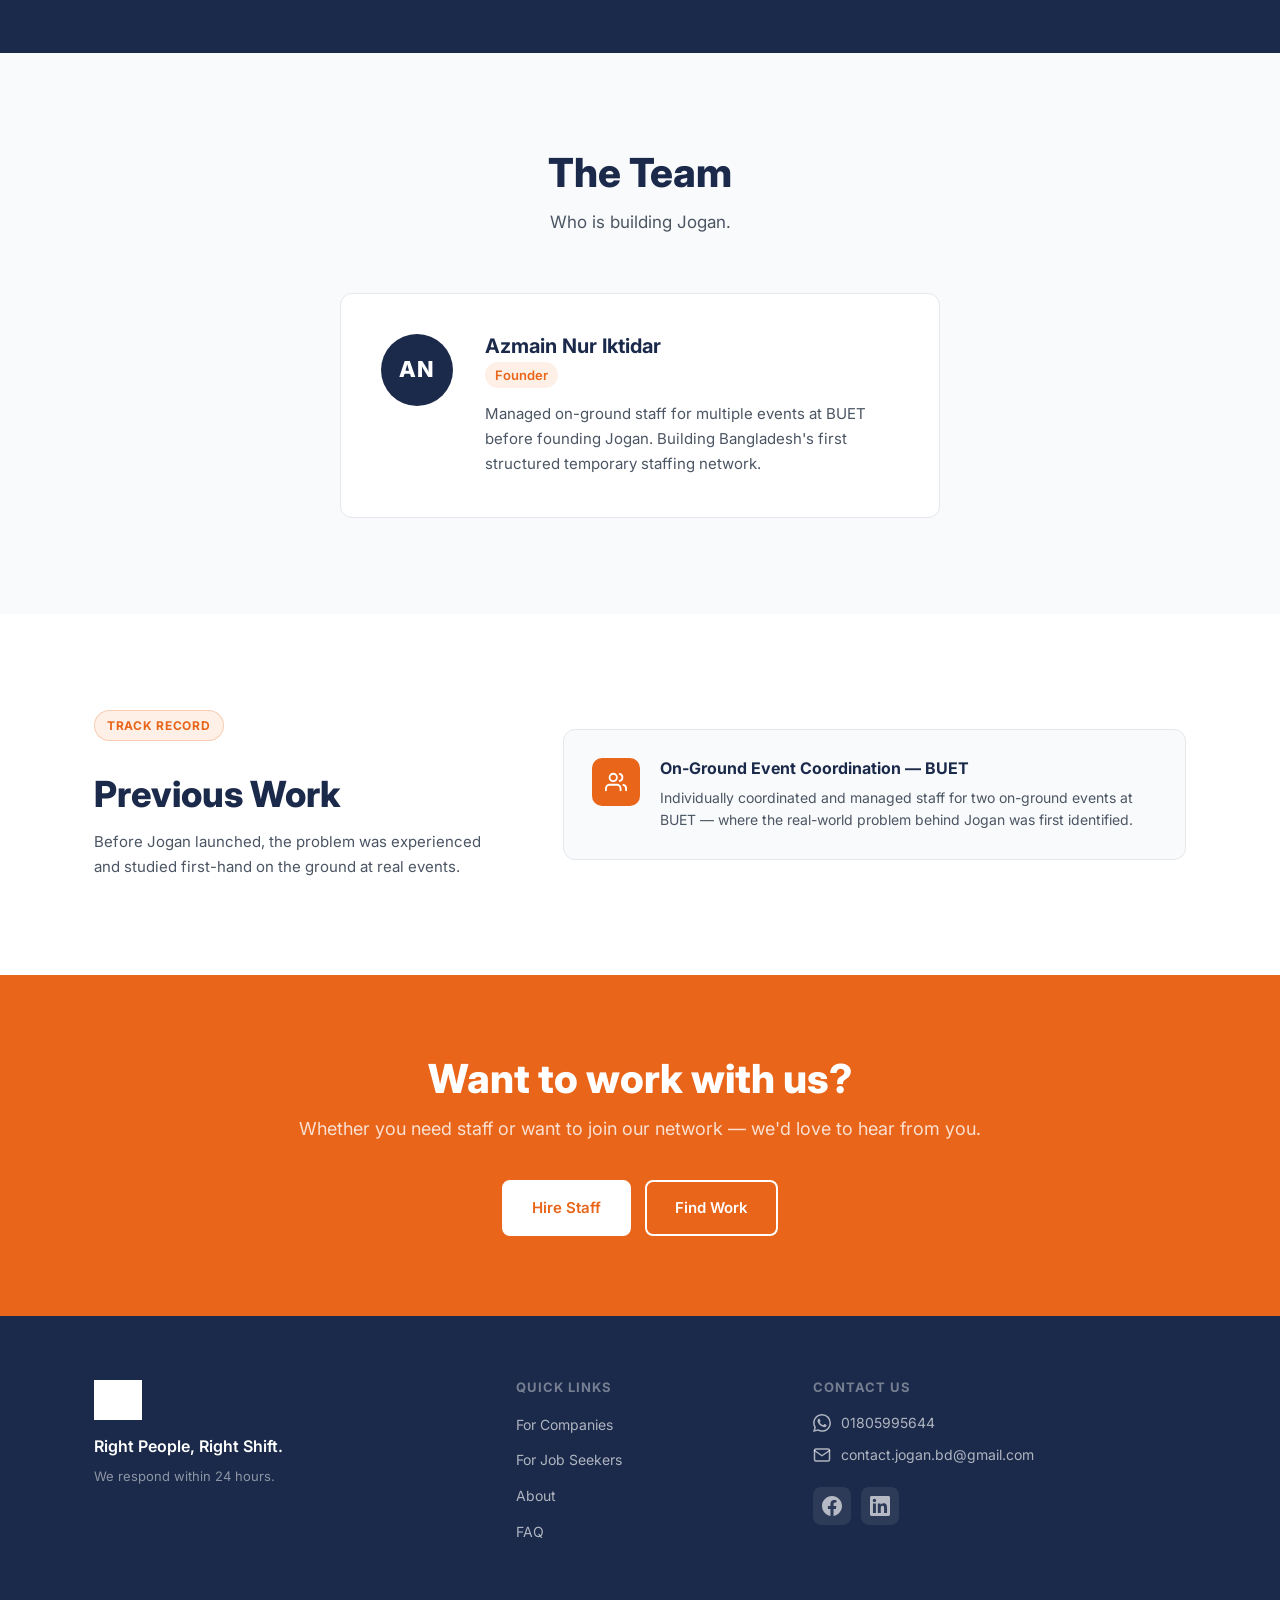
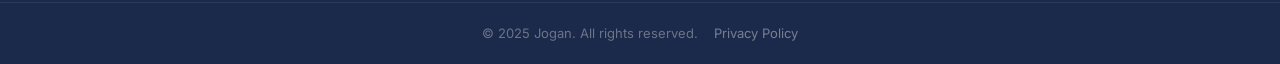
==== commit 5fb61d3d: "Add privacy policy page" ====
--- a/about.html
+++ b/about.html
@@ -3,8 +3,12 @@
 <head>
   <meta charset="UTF-8" />
   <meta name="viewport" content="width=device-width, initial-scale=1.0" />
-  <title>About — Jogan</title>
-  <meta name="description" content="How Jogan started and why. Bangladesh's first structured temporary staffing network." />
+  <title>About Jogan | Temporary Staffing Agency Bangladesh</title>
+  <meta name="description" content="Learn about Jogan — Bangladesh's first structured temporary staffing network. Founded to solve real on-ground staffing problems faced by businesses." />
+  <meta name="keywords" content="Jogan staffing Bangladesh, temporary staffing agency Dhaka, about Jogan" />
+  <meta name="robots" content="index, follow" />
+  <meta property="og:image" content="assets/images/logo.PNG" />
+  <link rel="canonical" href="https://joganstaff.com/about.html" />
   <link rel="stylesheet" href="assets/css/style.css" />
   <link rel="preconnect" href="https://fonts.googleapis.com" />
   <link rel="preconnect" href="https://fonts.gstatic.com" crossorigin />
@@ -188,7 +192,7 @@
       </div>
     </div>
     <div class="footer-bottom">
-      <p>&copy; 2025 Jogan. All rights reserved.</p>
+      <p>&copy; 2025 Jogan. All rights reserved. <a href="privacy.html" class="footer-privacy">Privacy Policy</a></p>
     </div>
   </footer>
 
--- a/assets/css/style.css
+++ b/assets/css/style.css
@@ -1597,6 +1597,503 @@
   line-height: 1.6;
 }
 
+/* ════════════════════════════════════════════
+   CONTACT PAGE
+   ════════════════════════════════════════════ */
+
+/* ─── Contact Layout ─── */
+.contact-section {
+  padding: 96px 0;
+  background: var(--white);
+}
+
+.contact-layout {
+  display: grid;
+  grid-template-columns: 1fr 1.2fr;
+  gap: 72px;
+  align-items: start;
+}
+
+/* ─── Contact Details (left) ─── */
+.contact-details-title {
+  font-size: 22px;
+  font-weight: 700;
+  color: var(--secondary);
+  margin-bottom: 8px;
+}
+
+.contact-details-sub {
+  font-size: 15px;
+  color: var(--gray-600);
+  margin-bottom: 32px;
+  line-height: 1.6;
+}
+
+.contact-cards {
+  display: flex;
+  flex-direction: column;
+  gap: 12px;
+  margin-bottom: 28px;
+}
+
+.contact-card {
+  display: flex;
+  align-items: center;
+  gap: 16px;
+  padding: 18px 20px;
+  background: var(--gray-50);
+  border: 1px solid var(--gray-200);
+  border-radius: var(--radius);
+  transition: border-color var(--transition), box-shadow var(--transition), background var(--transition);
+  cursor: pointer;
+}
+
+.contact-card:hover {
+  border-color: var(--primary);
+  background: var(--white);
+  box-shadow: var(--shadow);
+}
+
+.contact-card--whatsapp:hover {
+  border-color: #25D366;
+}
+
+.contact-card--whatsapp .contact-card-icon {
+  background: #25D366;
+  color: var(--white);
+}
+
+.contact-card-icon {
+  width: 44px;
+  height: 44px;
+  border-radius: 10px;
+  background: var(--secondary);
+  color: var(--white);
+  display: flex;
+  align-items: center;
+  justify-content: center;
+  flex-shrink: 0;
+}
+
+.contact-card-body {
+  display: flex;
+  flex-direction: column;
+  gap: 2px;
+  flex: 1;
+  min-width: 0;
+}
+
+.contact-card-label {
+  font-size: 11px;
+  font-weight: 700;
+  text-transform: uppercase;
+  letter-spacing: 0.08em;
+  color: var(--gray-400);
+}
+
+.contact-card-value {
+  font-size: 15px;
+  font-weight: 600;
+  color: var(--secondary);
+  white-space: nowrap;
+  overflow: hidden;
+  text-overflow: ellipsis;
+}
+
+.contact-card-arrow {
+  color: var(--gray-400);
+  flex-shrink: 0;
+  transition: color var(--transition), transform var(--transition);
+}
+
+.contact-card:hover .contact-card-arrow {
+  color: var(--primary);
+  transform: translateX(2px);
+}
+
+.response-note {
+  display: inline-flex;
+  align-items: center;
+  gap: 8px;
+  font-size: 13px;
+  font-weight: 500;
+  color: var(--gray-600);
+  background: var(--gray-50);
+  border: 1px solid var(--gray-200);
+  padding: 10px 16px;
+  border-radius: 100px;
+}
+
+.response-note svg {
+  color: var(--primary);
+  flex-shrink: 0;
+}
+
+/* ─── Contact Form (right) ─── */
+.contact-form-wrap {
+  background: var(--white);
+  border: 1px solid var(--gray-200);
+  border-radius: var(--radius);
+  padding: 40px;
+  box-shadow: var(--shadow);
+}
+
+.contact-form-title {
+  font-size: 22px;
+  font-weight: 700;
+  color: var(--secondary);
+  margin-bottom: 8px;
+}
+
+.contact-form-sub {
+  font-size: 14px;
+  color: var(--gray-600);
+  margin-bottom: 28px;
+}
+
+.contact-form {
+  display: flex;
+  flex-direction: column;
+  gap: 20px;
+}
+
+.form-group {
+  display: flex;
+  flex-direction: column;
+  gap: 6px;
+}
+
+.form-label {
+  font-size: 14px;
+  font-weight: 600;
+  color: var(--secondary);
+}
+
+.form-required {
+  color: var(--primary);
+}
+
+.form-input {
+  font-family: var(--font);
+  font-size: 15px;
+  color: var(--secondary);
+  background: var(--gray-50);
+  border: 1px solid var(--gray-200);
+  border-radius: var(--radius-sm);
+  padding: 12px 16px;
+  width: 100%;
+  transition: border-color var(--transition), box-shadow var(--transition), background var(--transition);
+  outline: none;
+  -webkit-appearance: none;
+  appearance: none;
+}
+
+.form-input::placeholder {
+  color: var(--gray-400);
+  font-size: 14px;
+}
+
+.form-input:focus {
+  border-color: var(--primary);
+  background: var(--white);
+  box-shadow: 0 0 0 3px rgba(232, 101, 26, 0.12);
+}
+
+.form-textarea {
+  resize: vertical;
+  min-height: 120px;
+  line-height: 1.6;
+}
+
+.btn-full {
+  width: 100%;
+  justify-content: center;
+}
+
+/* ─── Contact Responsive ─── */
+@media (max-width: 1024px) {
+  .contact-layout {
+    grid-template-columns: 1fr;
+    gap: 48px;
+  }
+}
+
+@media (max-width: 768px) {
+  .contact-section {
+    padding: 64px 0;
+  }
+
+  .contact-form-wrap {
+    padding: 28px 24px;
+  }
+}
+
+/* ════════════════════════════════════════════
+   FAQ PAGE
+   ════════════════════════════════════════════ */
+
+.faq-section {
+  padding: 96px 0;
+  background: var(--white);
+}
+
+.faq-layout {
+  display: grid;
+  grid-template-columns: 1fr 1fr;
+  gap: 48px;
+  align-items: start;
+}
+
+/* ─── FAQ Group ─── */
+.faq-group-header {
+  display: flex;
+  align-items: center;
+  gap: 14px;
+  margin-bottom: 24px;
+}
+
+.faq-group-header h2 {
+  font-size: 22px;
+  font-weight: 700;
+  color: var(--secondary);
+}
+
+.faq-group-icon {
+  width: 48px;
+  height: 48px;
+  border-radius: 12px;
+  display: flex;
+  align-items: center;
+  justify-content: center;
+  flex-shrink: 0;
+}
+
+/* ─── Accordion ─── */
+.accordion {
+  border: 1px solid var(--gray-200);
+  border-radius: var(--radius);
+  overflow: hidden;
+  margin-bottom: 24px;
+}
+
+.accordion-item {
+  border-bottom: 1px solid var(--gray-200);
+}
+
+.accordion-item:last-child {
+  border-bottom: none;
+}
+
+.accordion-trigger {
+  width: 100%;
+  display: flex;
+  align-items: center;
+  justify-content: space-between;
+  gap: 16px;
+  padding: 20px 24px;
+  background: var(--white);
+  border: none;
+  cursor: pointer;
+  font-family: var(--font);
+  font-size: 15px;
+  font-weight: 600;
+  color: var(--secondary);
+  text-align: left;
+  transition: background var(--transition), color var(--transition);
+}
+
+.accordion-trigger:hover {
+  background: var(--gray-50);
+  color: var(--primary);
+}
+
+.accordion-item.open .accordion-trigger {
+  background: var(--primary-light);
+  color: var(--primary);
+}
+
+.accordion-icon {
+  flex-shrink: 0;
+  color: var(--gray-400);
+  transition: transform 0.25s ease, color var(--transition);
+  display: flex;
+  align-items: center;
+}
+
+.accordion-item.open .accordion-icon {
+  transform: rotate(180deg);
+  color: var(--primary);
+}
+
+.accordion-body {
+  max-height: 0;
+  overflow: hidden;
+  transition: max-height 0.3s ease, padding 0.3s ease;
+  padding: 0 24px;
+}
+
+.accordion-item.open .accordion-body {
+  max-height: 300px;
+  padding: 0 24px 20px;
+}
+
+.accordion-body p {
+  font-size: 15px;
+  color: var(--gray-600);
+  line-height: 1.7;
+}
+
+/* ─── FAQ Group CTA ─── */
+.faq-group-cta {
+  display: flex;
+  align-items: center;
+  gap: 16px;
+}
+
+.faq-group-cta p {
+  font-size: 14px;
+  color: var(--gray-600);
+}
+
+/* ════════════════════════════════════════════
+   PRIVACY PAGE
+   ════════════════════════════════════════════ */
+
+.privacy-section {
+  padding: 80px 0 96px;
+  background: var(--white);
+}
+
+.privacy-inner {
+  max-width: 720px;
+  margin: 0 auto;
+}
+
+.privacy-block {
+  padding: 32px 0;
+  border-bottom: 1px solid var(--gray-100);
+}
+
+.privacy-block--last {
+  border-bottom: none;
+}
+
+.privacy-block h2 {
+  font-size: 20px;
+  font-weight: 700;
+  color: var(--secondary);
+  margin-bottom: 14px;
+}
+
+.privacy-block p {
+  font-size: 15px;
+  color: var(--gray-600);
+  line-height: 1.75;
+}
+
+.privacy-sub {
+  margin-top: 16px;
+}
+
+.privacy-sub + .privacy-sub {
+  margin-top: 20px;
+}
+
+.privacy-sub h3 {
+  font-size: 14px;
+  font-weight: 700;
+  color: var(--secondary);
+  text-transform: uppercase;
+  letter-spacing: 0.06em;
+  margin-bottom: 10px;
+}
+
+.privacy-list {
+  list-style: none;
+  display: flex;
+  flex-direction: column;
+  gap: 8px;
+}
+
+.privacy-list li {
+  font-size: 15px;
+  color: var(--gray-600);
+  line-height: 1.6;
+  padding-left: 20px;
+  position: relative;
+}
+
+.privacy-list li::before {
+  content: '';
+  position: absolute;
+  left: 0;
+  top: 9px;
+  width: 6px;
+  height: 6px;
+  border-radius: 50%;
+  background: var(--primary);
+}
+
+.privacy-link {
+  color: var(--primary);
+  font-weight: 500;
+  text-decoration: underline;
+  text-underline-offset: 2px;
+  transition: color var(--transition);
+}
+
+.privacy-link:hover {
+  color: var(--primary-dark);
+}
+
+.privacy-contact-list {
+  display: flex;
+  flex-direction: column;
+  gap: 12px;
+  margin-top: 16px;
+}
+
+.privacy-contact-list li {
+  display: flex;
+  align-items: center;
+  gap: 12px;
+}
+
+.privacy-contact-label {
+  font-size: 13px;
+  font-weight: 700;
+  color: var(--gray-400);
+  text-transform: uppercase;
+  letter-spacing: 0.06em;
+  min-width: 60px;
+}
+
+/* ─── Footer Privacy Link ─── */
+.footer-privacy {
+  color: rgba(255, 255, 255, 0.4);
+  font-size: 13px;
+  margin-left: 12px;
+  transition: color var(--transition);
+}
+
+.footer-privacy:hover {
+  color: var(--primary);
+}
+
+/* ─── FAQ Responsive ─── */
+@media (max-width: 900px) {
+  .faq-layout {
+    grid-template-columns: 1fr;
+    gap: 56px;
+  }
+}
+
+@media (max-width: 768px) {
+  .faq-section {
+    padding: 64px 0;
+  }
+}
+
 /* ─── About Responsive ─── */
 @media (max-width: 1024px) {
   .story-inner {
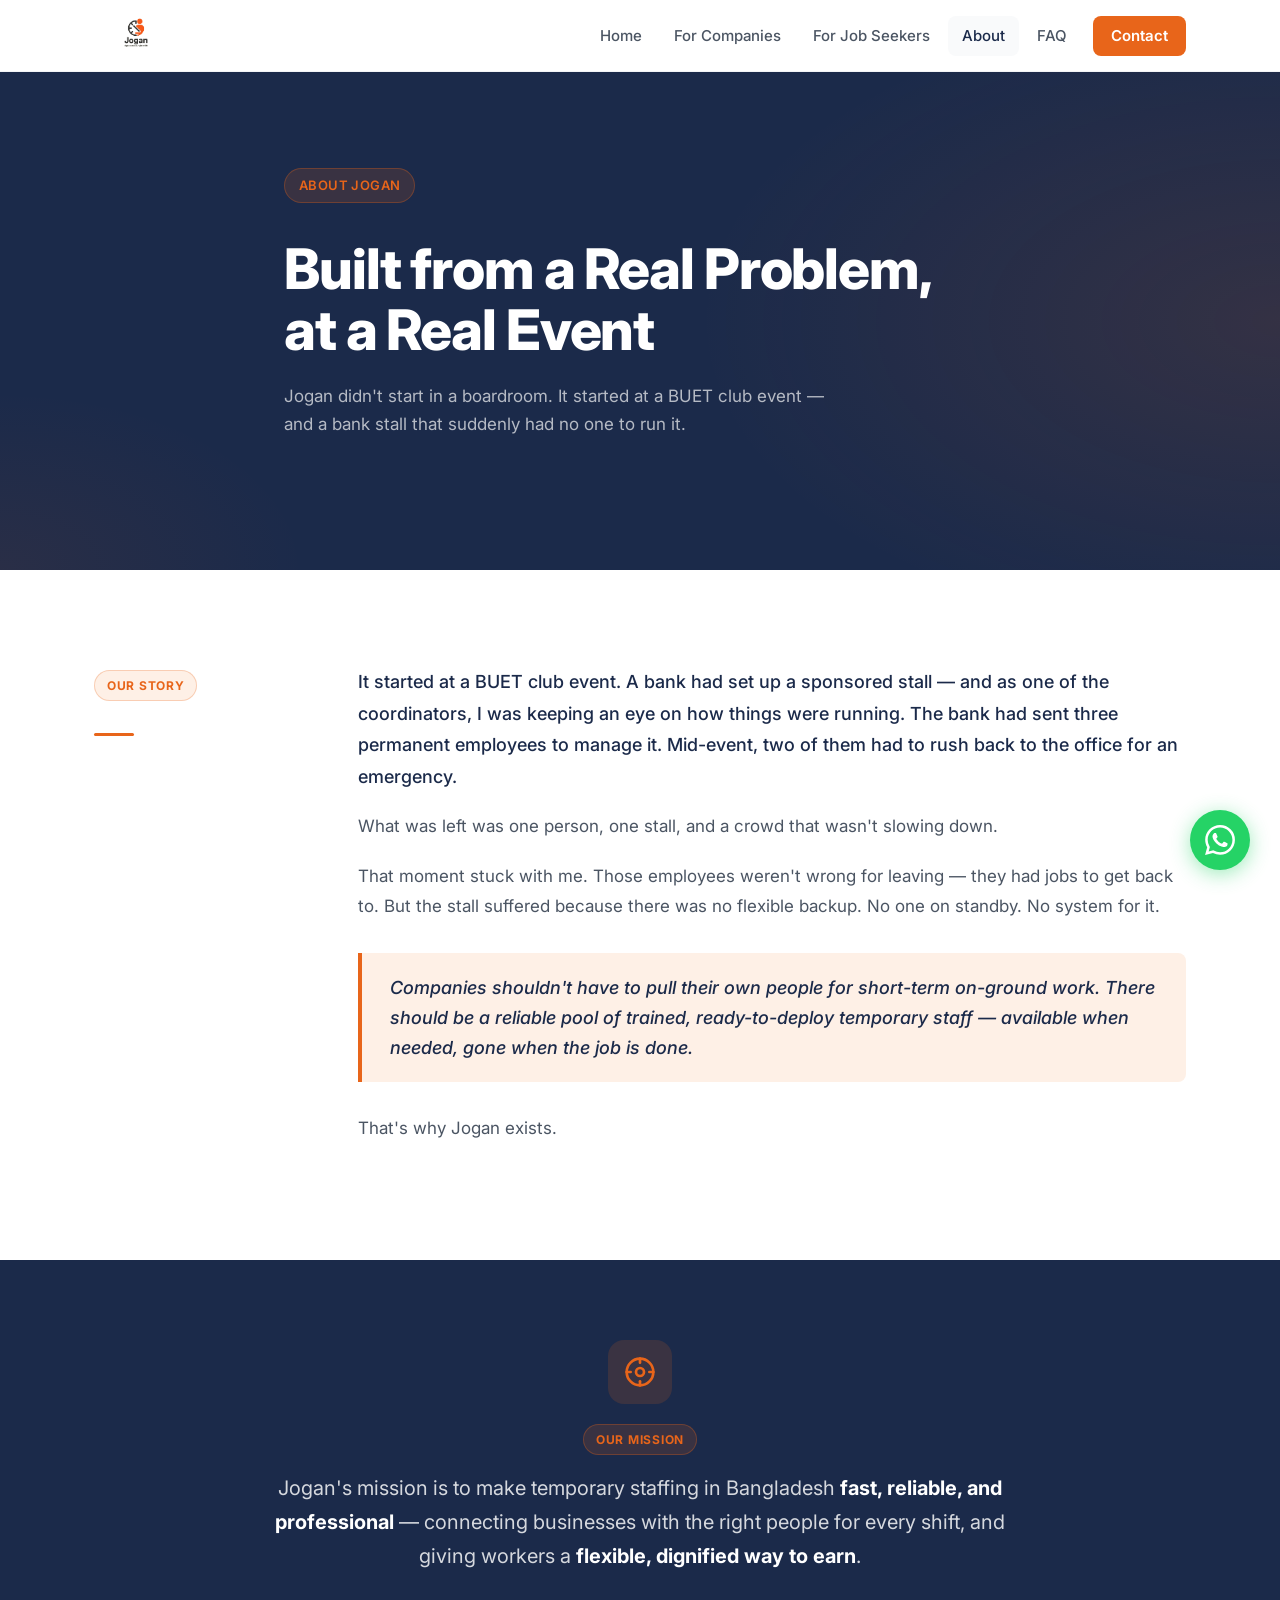
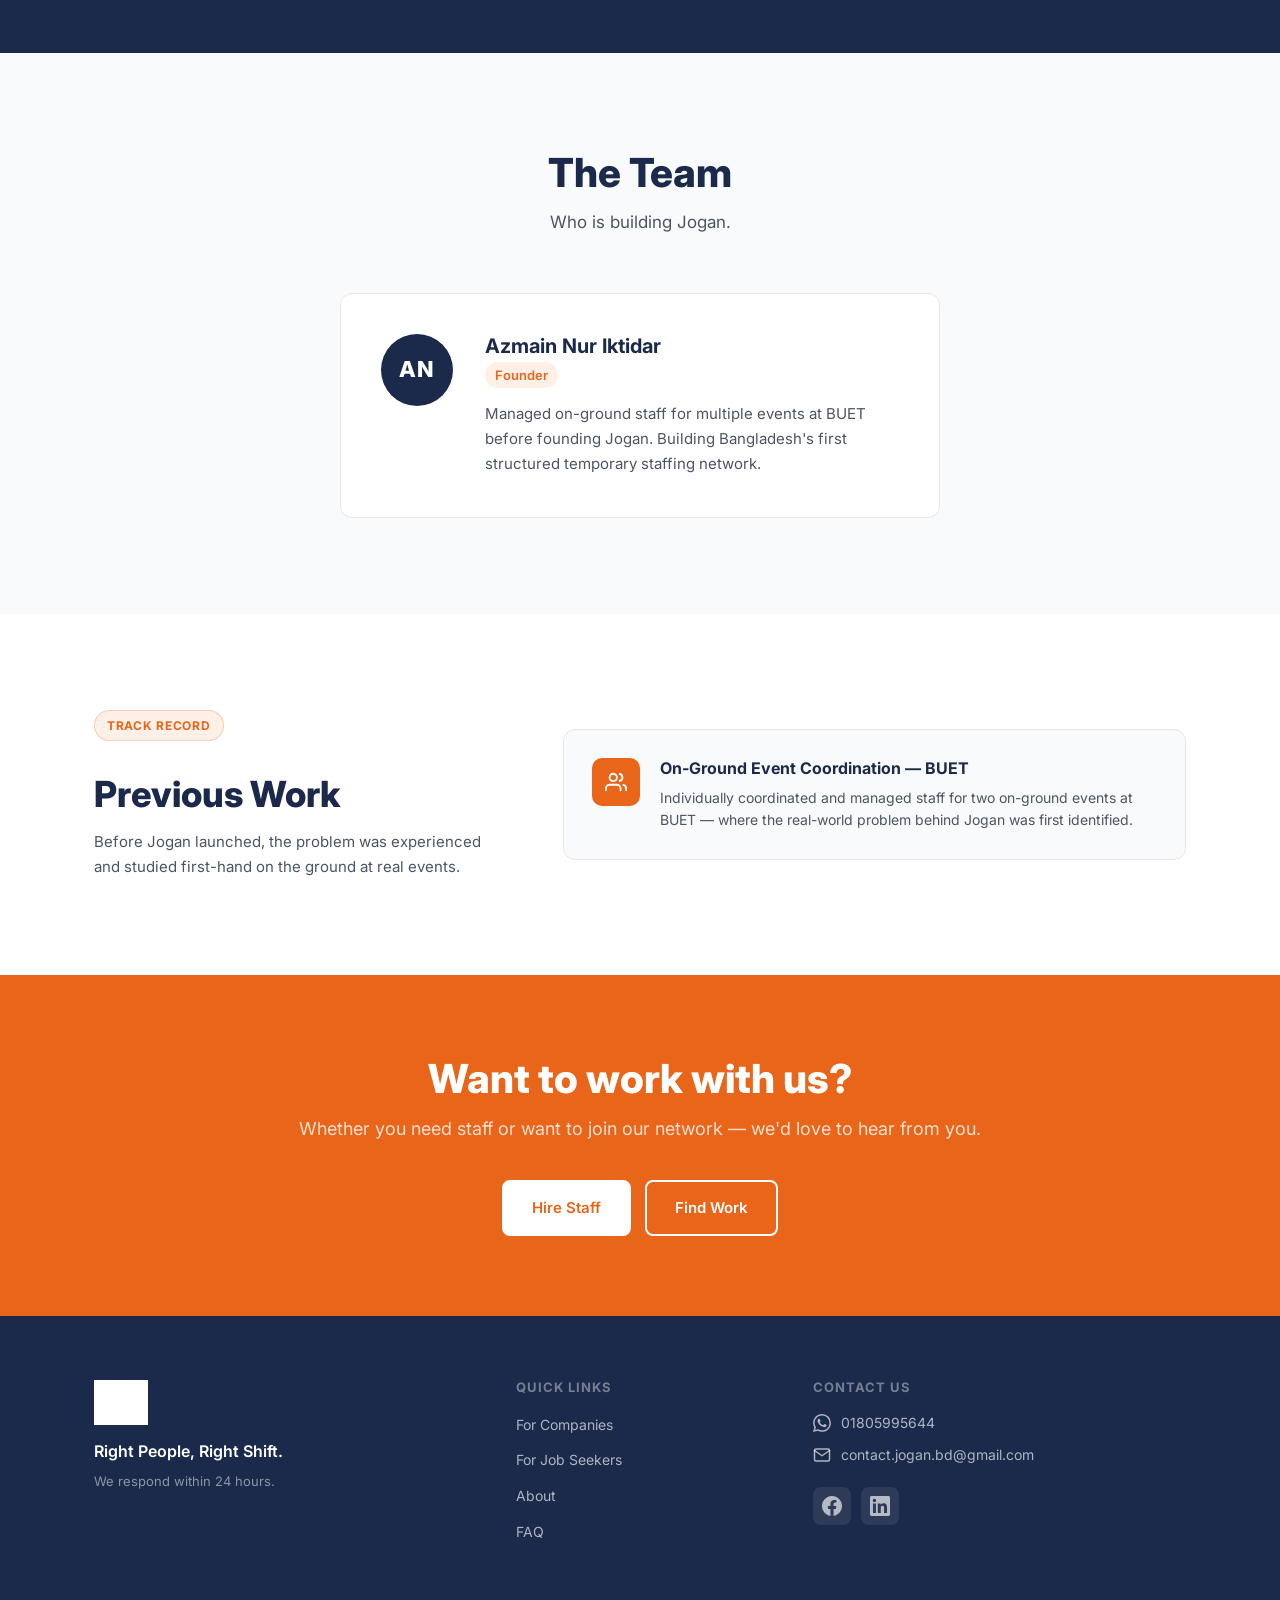
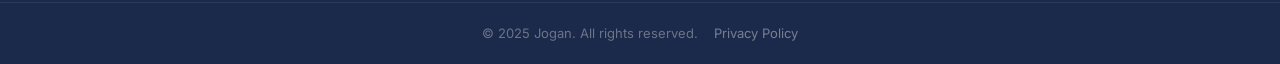
==== commit c2abe4e7: "Add floating WhatsApp button" ====
--- a/about.html
+++ b/about.html
@@ -196,6 +196,12 @@
     </div>
   </footer>
 
+  <!-- Floating WhatsApp Button -->
+  <a href="https://wa.me/8801805995644" target="_blank" rel="noopener" class="whatsapp-float" aria-label="Chat with us on WhatsApp">
+    <svg width="30" height="30" viewBox="0 0 24 24" fill="currentColor"><path d="M17.472 14.382c-.297-.149-1.758-.867-2.03-.967-.273-.099-.471-.148-.67.15-.197.297-.767.966-.94 1.164-.173.199-.347.223-.644.075-.297-.15-1.255-.463-2.39-1.475-.883-.788-1.48-1.761-1.653-2.059-.173-.297-.018-.458.13-.606.134-.133.298-.347.446-.52.149-.174.198-.298.298-.497.099-.198.05-.371-.025-.52-.075-.149-.669-1.612-.916-2.207-.242-.579-.487-.5-.669-.51-.173-.008-.371-.01-.57-.01-.198 0-.52.074-.792.372-.272.297-1.04 1.016-1.04 2.479 0 1.462 1.065 2.875 1.213 3.074.149.198 2.096 3.2 5.077 4.487.709.306 1.262.489 1.694.625.712.227 1.36.195 1.871.118.571-.085 1.758-.719 2.006-1.413.248-.694.248-1.289.173-1.413-.074-.124-.272-.198-.57-.347m-5.421 7.403h-.004a9.87 9.87 0 01-5.031-1.378l-.361-.214-3.741.982.998-3.648-.235-.374a9.86 9.86 0 01-1.51-5.26c.001-5.45 4.436-9.884 9.888-9.884 2.64 0 5.122 1.03 6.988 2.898a9.825 9.825 0 012.893 6.994c-.003 5.45-4.437 9.884-9.885 9.884m8.413-18.297A11.815 11.815 0 0012.05 0C5.495 0 .16 5.335.157 11.892c0 2.096.547 4.142 1.588 5.945L.057 24l6.305-1.654a11.882 11.882 0 005.683 1.448h.005c6.554 0 11.89-5.335 11.893-11.893a11.821 11.821 0 00-3.48-8.413z"/></svg>
+    <span class="whatsapp-tooltip">Chat with us</span>
+  </a>
+
   <script src="assets/js/main.js"></script>
 </body>
 </html>
--- a/assets/css/style.css
+++ b/assets/css/style.css
@@ -192,7 +192,7 @@
 }
 
 .logo-img {
-  height: 44px;
+  height: 70px;
   width: auto;
   object-fit: contain;
 }
@@ -595,11 +595,12 @@
 }
 
 .footer-logo {
-  height: 40px;
+  height: 45px;
   width: auto;
   object-fit: contain;
   margin-bottom: 14px;
   filter: brightness(0) invert(1);
+  display: block;
 }
 
 .footer-tagline {
@@ -2094,6 +2095,85 @@
   }
 }
 
+/* ════════════════════════════════════════════
+   FLOATING WHATSAPP BUTTON
+   ════════════════════════════════════════════ */
+
+.whatsapp-float {
+  position: fixed;
+  bottom: 30px;
+  right: 30px;
+  width: 60px;
+  height: 60px;
+  background: #25D366;
+  border-radius: 50%;
+  display: flex;
+  align-items: center;
+  justify-content: center;
+  color: #ffffff;
+  box-shadow: 0 4px 20px rgba(37, 211, 102, 0.45);
+  z-index: 9999;
+  transition: transform 0.2s ease, box-shadow 0.2s ease;
+  animation: whatsapp-pulse 2.5s ease-in-out infinite;
+}
+
+.whatsapp-float:hover {
+  transform: scale(1.1);
+  box-shadow: 0 6px 28px rgba(37, 211, 102, 0.6);
+  animation: none;
+  color: #ffffff;
+}
+
+@keyframes whatsapp-pulse {
+  0%, 100% {
+    box-shadow: 0 4px 20px rgba(37, 211, 102, 0.45);
+  }
+  50% {
+    box-shadow: 0 4px 20px rgba(37, 211, 102, 0.45), 0 0 0 10px rgba(37, 211, 102, 0.12);
+  }
+}
+
+.whatsapp-tooltip {
+  position: absolute;
+  right: 70px;
+  background: #1B2A4A;
+  color: #ffffff;
+  font-family: var(--font);
+  font-size: 13px;
+  font-weight: 600;
+  padding: 7px 12px;
+  border-radius: 6px;
+  white-space: nowrap;
+  opacity: 0;
+  pointer-events: none;
+  transform: translateX(6px);
+  transition: opacity 0.2s ease, transform 0.2s ease;
+}
+
+.whatsapp-tooltip::after {
+  content: '';
+  position: absolute;
+  left: 100%;
+  top: 50%;
+  transform: translateY(-50%);
+  border: 5px solid transparent;
+  border-left-color: #1B2A4A;
+}
+
+.whatsapp-float:hover .whatsapp-tooltip {
+  opacity: 1;
+  transform: translateX(0);
+}
+
+@media (max-width: 480px) {
+  .whatsapp-float {
+    bottom: 20px;
+    right: 20px;
+    width: 52px;
+    height: 52px;
+  }
+}
+
 /* ─── About Responsive ─── */
 @media (max-width: 1024px) {
   .story-inner {
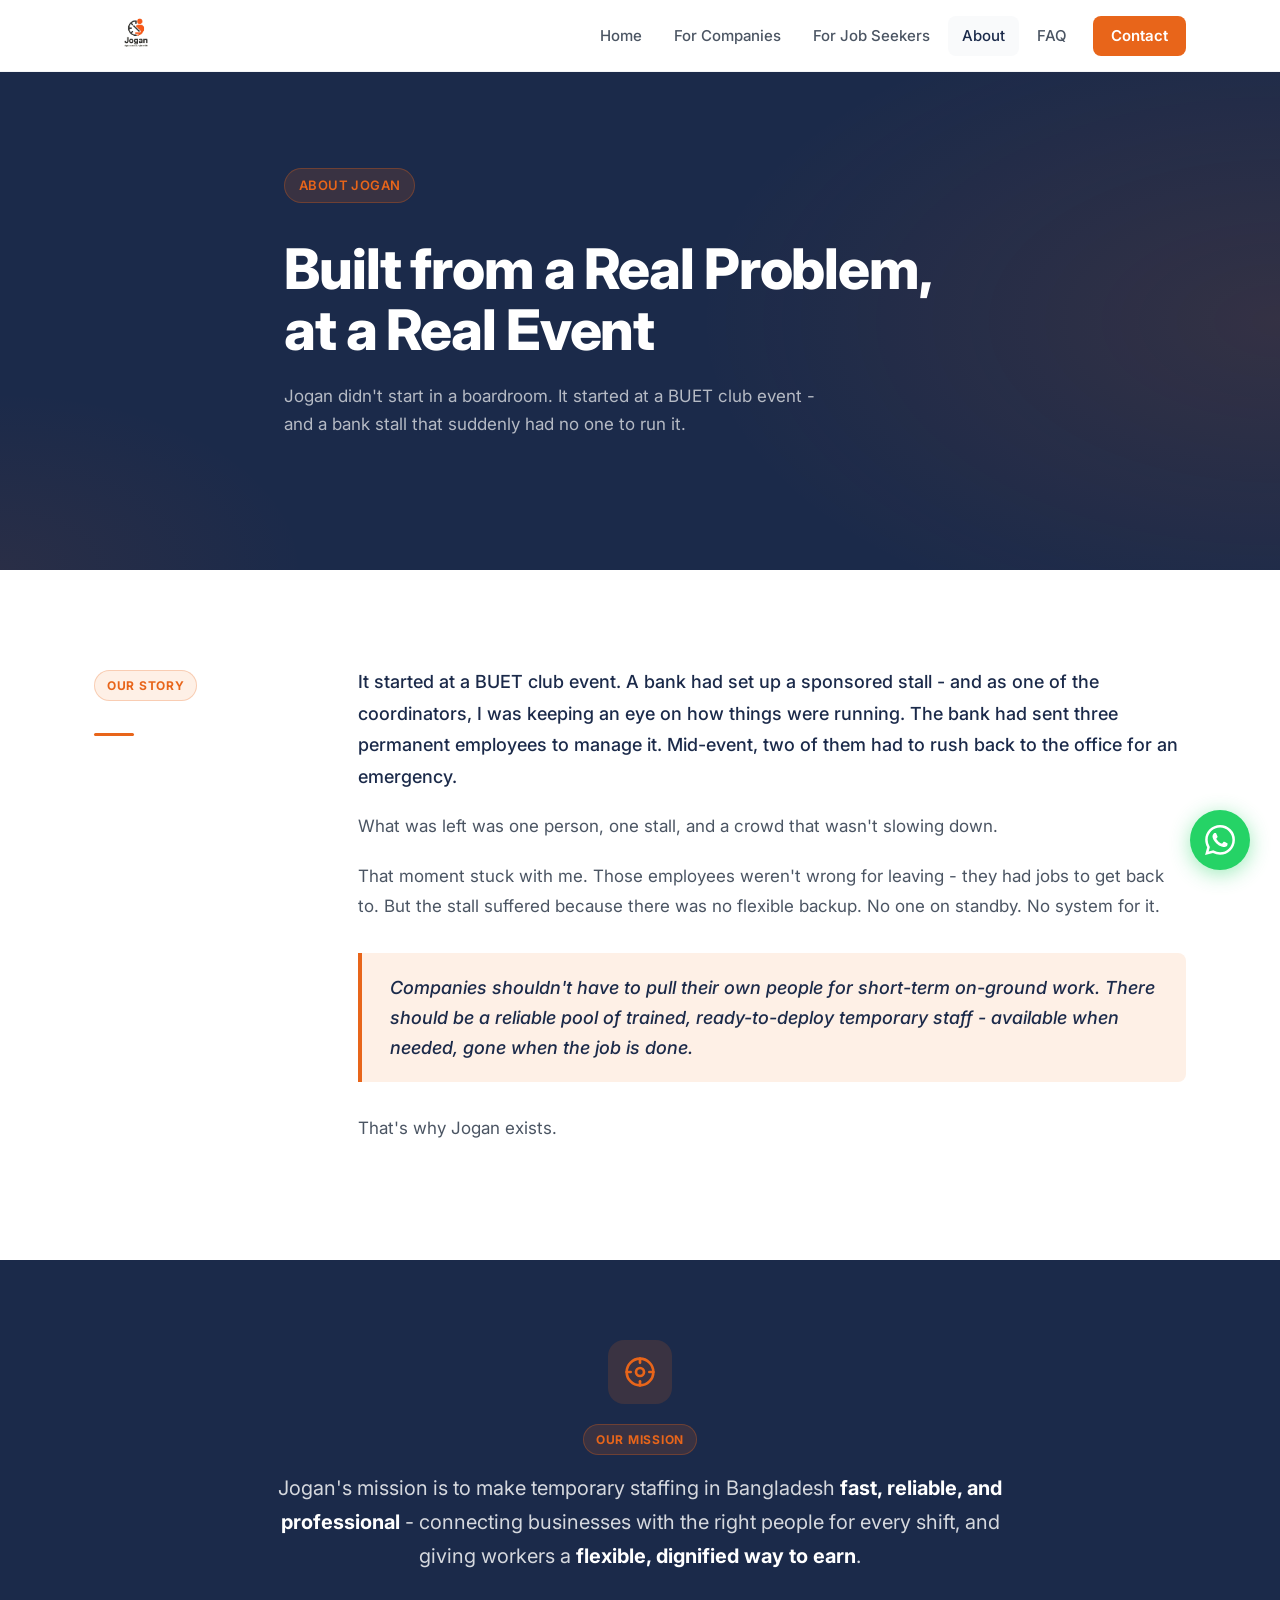
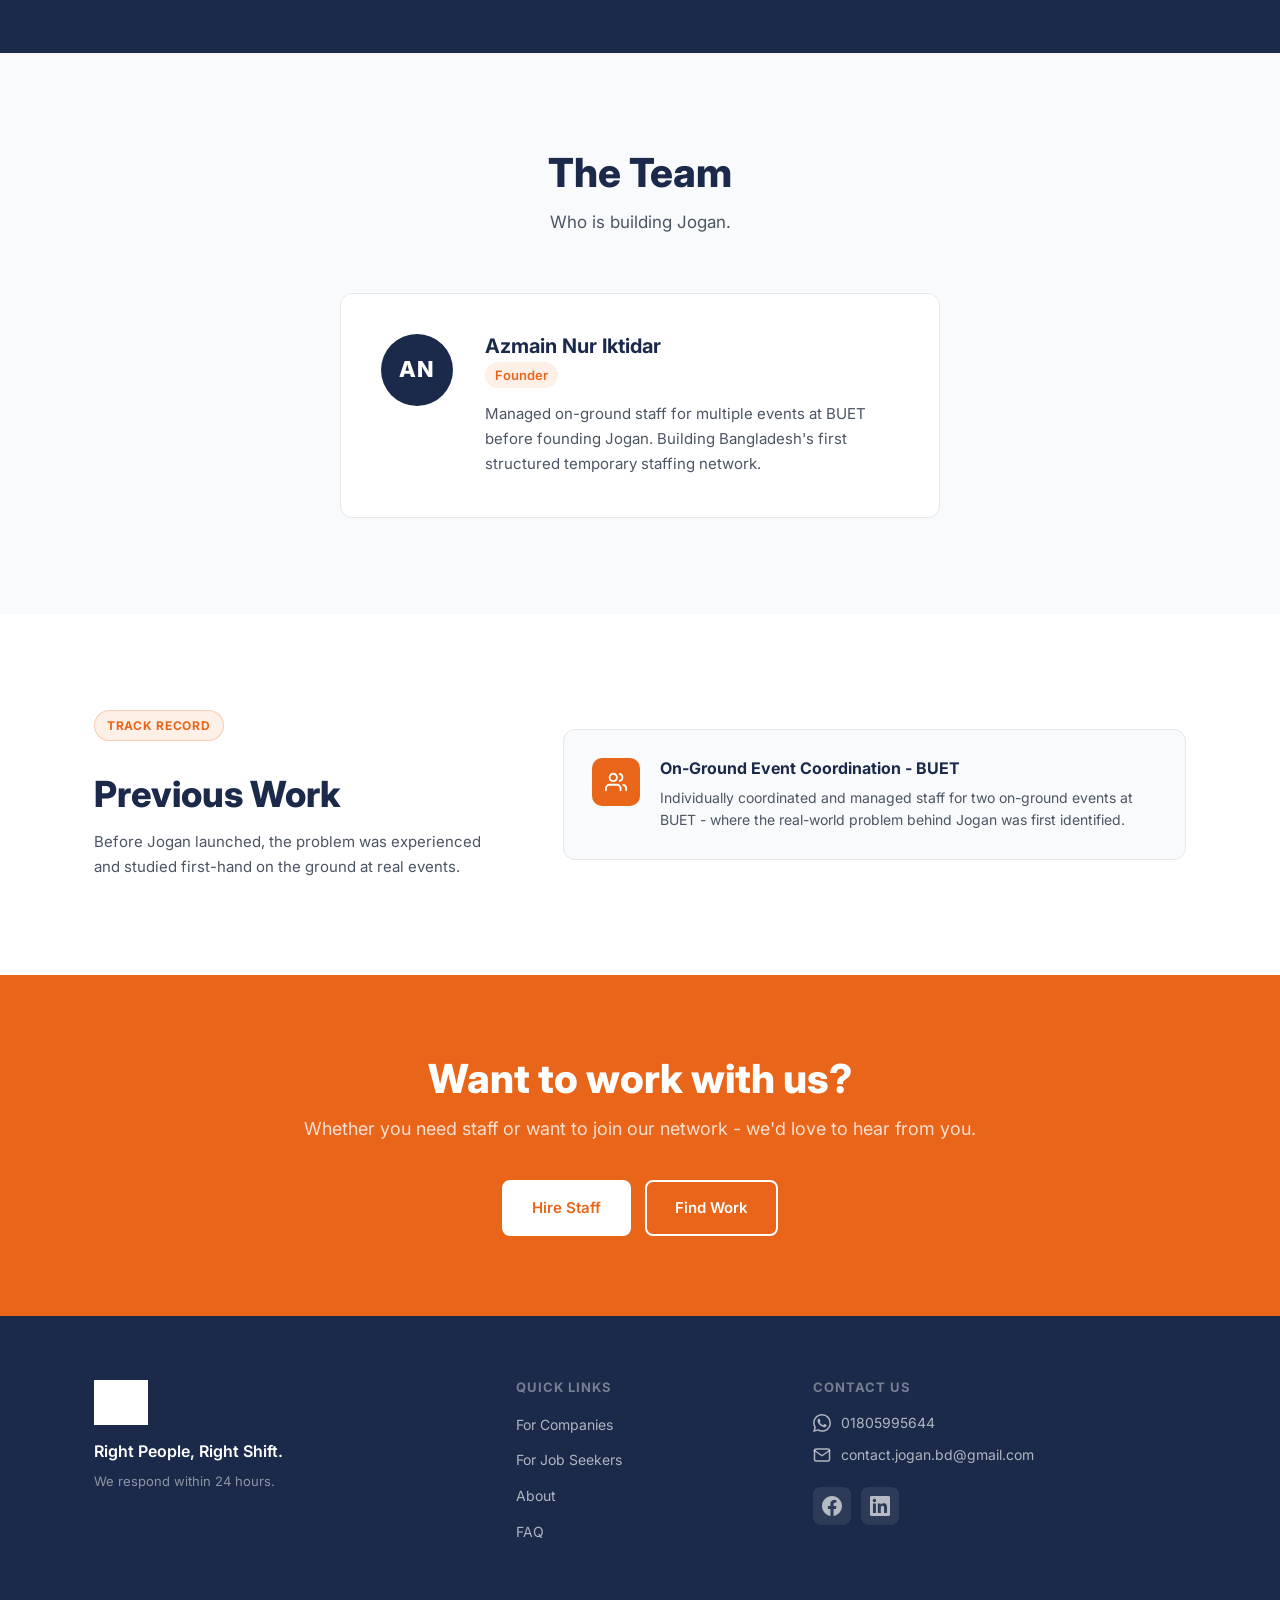
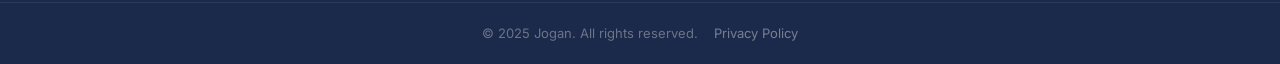
==== commit a87860f6: "Replace em dashes with hyphens" ====
--- a/about.html
+++ b/about.html
@@ -4,7 +4,7 @@
   <meta charset="UTF-8" />
   <meta name="viewport" content="width=device-width, initial-scale=1.0" />
   <title>About Jogan | Temporary Staffing Agency Bangladesh</title>
-  <meta name="description" content="Learn about Jogan — Bangladesh's first structured temporary staffing network. Founded to solve real on-ground staffing problems faced by businesses." />
+  <meta name="description" content="Learn about Jogan - Bangladesh's first structured temporary staffing network. Founded to solve real on-ground staffing problems faced by businesses." />
   <meta name="keywords" content="Jogan staffing Bangladesh, temporary staffing agency Dhaka, about Jogan" />
   <meta name="robots" content="index, follow" />
   <meta property="og:image" content="assets/images/logo.PNG" />
@@ -46,7 +46,7 @@
       <div class="page-hero-container">
         <span class="hero-badge">About Jogan</span>
         <h1 class="page-hero-headline">Built from a Real Problem,<br />at a Real Event</h1>
-        <p class="page-hero-sub">Jogan didn't start in a boardroom. It started at a BUET club event — and a bank stall that suddenly had no one to run it.</p>
+        <p class="page-hero-sub">Jogan didn't start in a boardroom. It started at a BUET club event - and a bank stall that suddenly had no one to run it.</p>
       </div>
     </section>
 
@@ -59,11 +59,11 @@
             <div class="story-accent-line"></div>
           </div>
           <div class="story-content">
-            <p class="story-para story-para--lead">It started at a BUET club event. A bank had set up a sponsored stall — and as one of the coordinators, I was keeping an eye on how things were running. The bank had sent three permanent employees to manage it. Mid-event, two of them had to rush back to the office for an emergency.</p>
+            <p class="story-para story-para--lead">It started at a BUET club event. A bank had set up a sponsored stall - and as one of the coordinators, I was keeping an eye on how things were running. The bank had sent three permanent employees to manage it. Mid-event, two of them had to rush back to the office for an emergency.</p>
             <p class="story-para">What was left was one person, one stall, and a crowd that wasn't slowing down.</p>
-            <p class="story-para">That moment stuck with me. Those employees weren't wrong for leaving — they had jobs to get back to. But the stall suffered because there was no flexible backup. No one on standby. No system for it.</p>
+            <p class="story-para">That moment stuck with me. Those employees weren't wrong for leaving - they had jobs to get back to. But the stall suffered because there was no flexible backup. No one on standby. No system for it.</p>
             <blockquote class="story-quote">
-              <p>Companies shouldn't have to pull their own people for short-term on-ground work. There should be a reliable pool of trained, ready-to-deploy temporary staff — available when needed, gone when the job is done.</p>
+              <p>Companies shouldn't have to pull their own people for short-term on-ground work. There should be a reliable pool of trained, ready-to-deploy temporary staff - available when needed, gone when the job is done.</p>
             </blockquote>
             <p class="story-para">That's why Jogan exists.</p>
           </div>
@@ -79,7 +79,7 @@
             <svg width="32" height="32" viewBox="0 0 24 24" fill="none" stroke="currentColor" stroke-width="2" stroke-linecap="round" stroke-linejoin="round"><circle cx="12" cy="12" r="10"/><circle cx="12" cy="12" r="3"/><line x1="12" y1="2" x2="12" y2="5"/><line x1="12" y1="19" x2="12" y2="22"/><line x1="2" y1="12" x2="5" y2="12"/><line x1="19" y1="12" x2="22" y2="12"/></svg>
           </div>
           <span class="provide-label" style="margin-bottom: 16px; display: inline-block;">Our Mission</span>
-          <p class="mission-text">Jogan's mission is to make temporary staffing in Bangladesh <strong>fast, reliable, and professional</strong> — connecting businesses with the right people for every shift, and giving workers a <strong>flexible, dignified way to earn</strong>.</p>
+          <p class="mission-text">Jogan's mission is to make temporary staffing in Bangladesh <strong>fast, reliable, and professional</strong> - connecting businesses with the right people for every shift, and giving workers a <strong>flexible, dignified way to earn</strong>.</p>
         </div>
       </div>
     </section>
@@ -123,8 +123,8 @@
                 <svg width="22" height="22" viewBox="0 0 24 24" fill="none" stroke="currentColor" stroke-width="2" stroke-linecap="round" stroke-linejoin="round"><path d="M17 21v-2a4 4 0 0 0-4-4H5a4 4 0 0 0-4 4v2"/><circle cx="9" cy="7" r="4"/><path d="M23 21v-2a4 4 0 0 0-3-3.87"/><path d="M16 3.13a4 4 0 0 1 0 7.75"/></svg>
               </div>
               <div class="work-card-body">
-                <strong>On-Ground Event Coordination — BUET</strong>
-                <span>Individually coordinated and managed staff for two on-ground events at BUET — where the real-world problem behind Jogan was first identified.</span>
+                <strong>On-Ground Event Coordination - BUET</strong>
+                <span>Individually coordinated and managed staff for two on-ground events at BUET - where the real-world problem behind Jogan was first identified.</span>
               </div>
             </div>
           </div>
@@ -137,7 +137,7 @@
       <div class="section-container">
         <div class="cta-content">
           <h2>Want to work with us?</h2>
-          <p>Whether you need staff or want to join our network — we'd love to hear from you.</p>
+          <p>Whether you need staff or want to join our network - we'd love to hear from you.</p>
           <div class="cta-actions">
             <a href="companies.html" class="btn btn-white">Hire Staff</a>
             <a href="jobseekers.html" class="btn btn-outline-white">Find Work</a>
